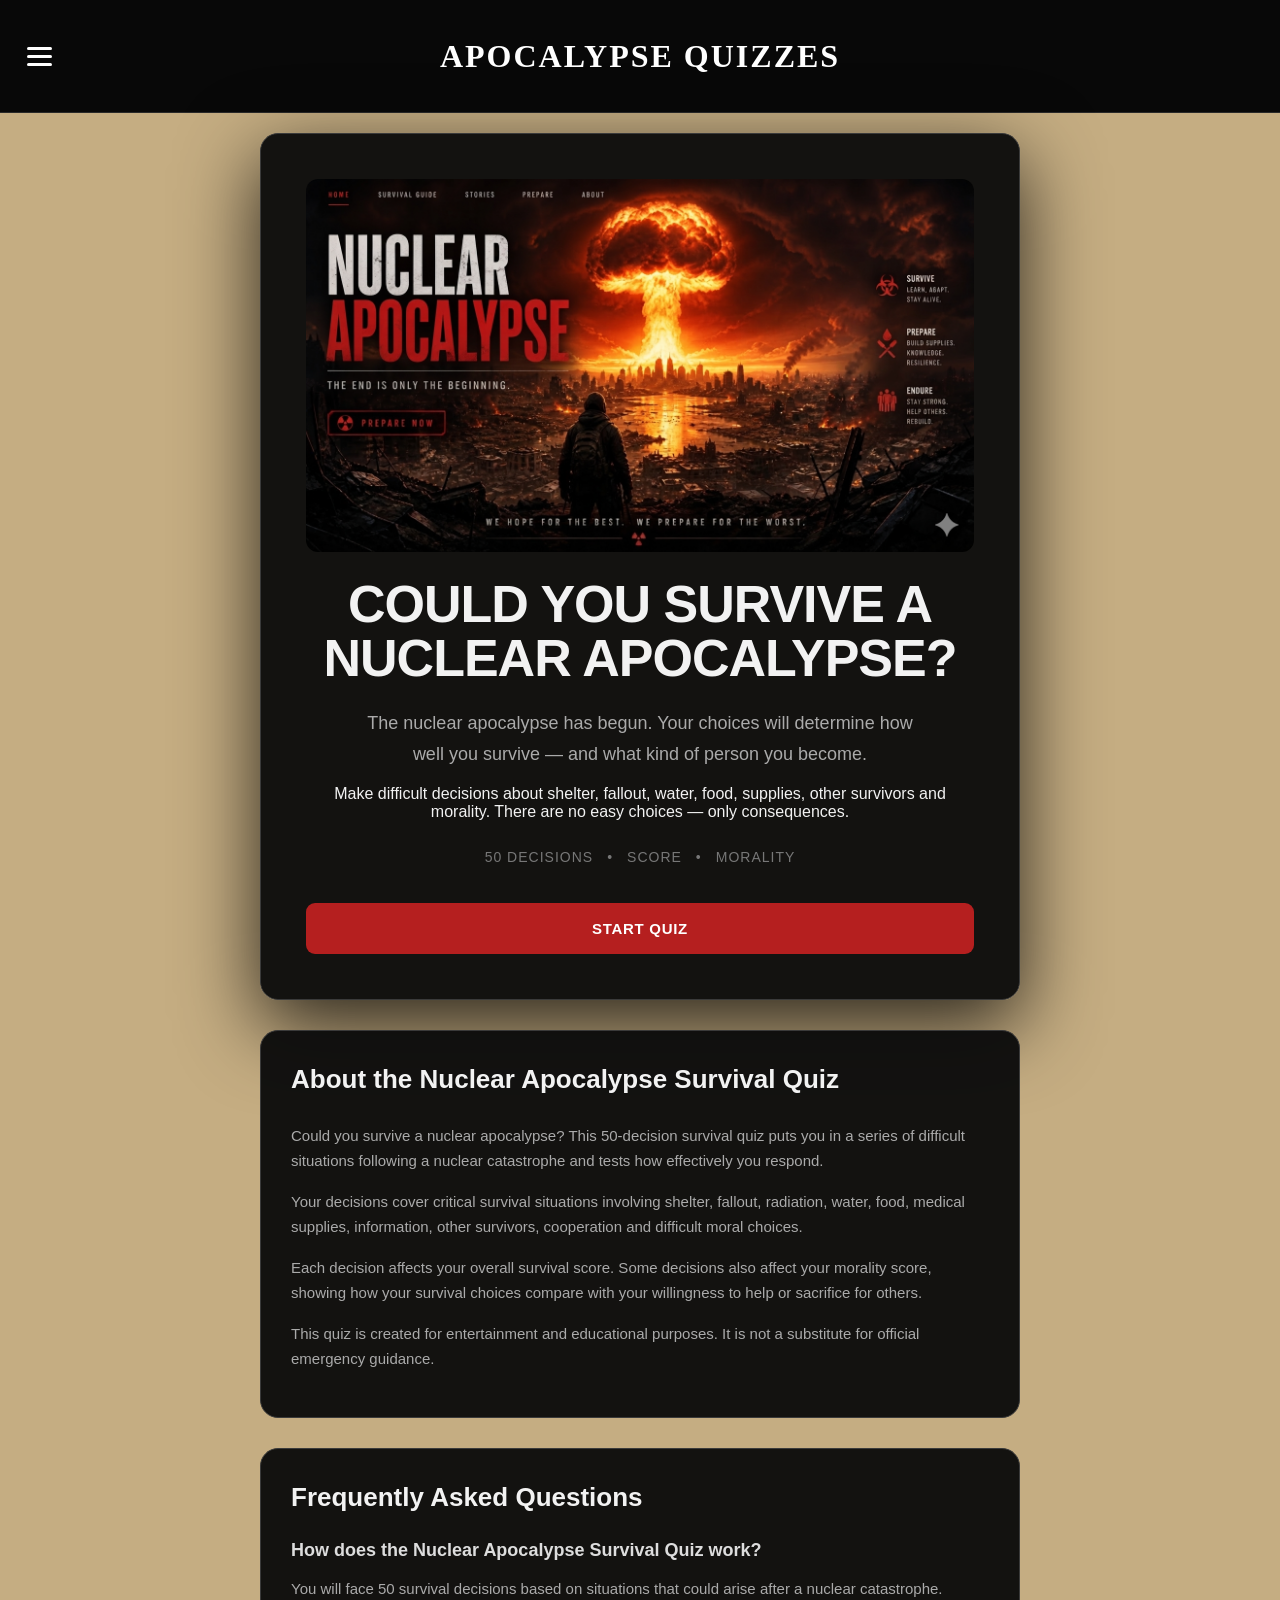
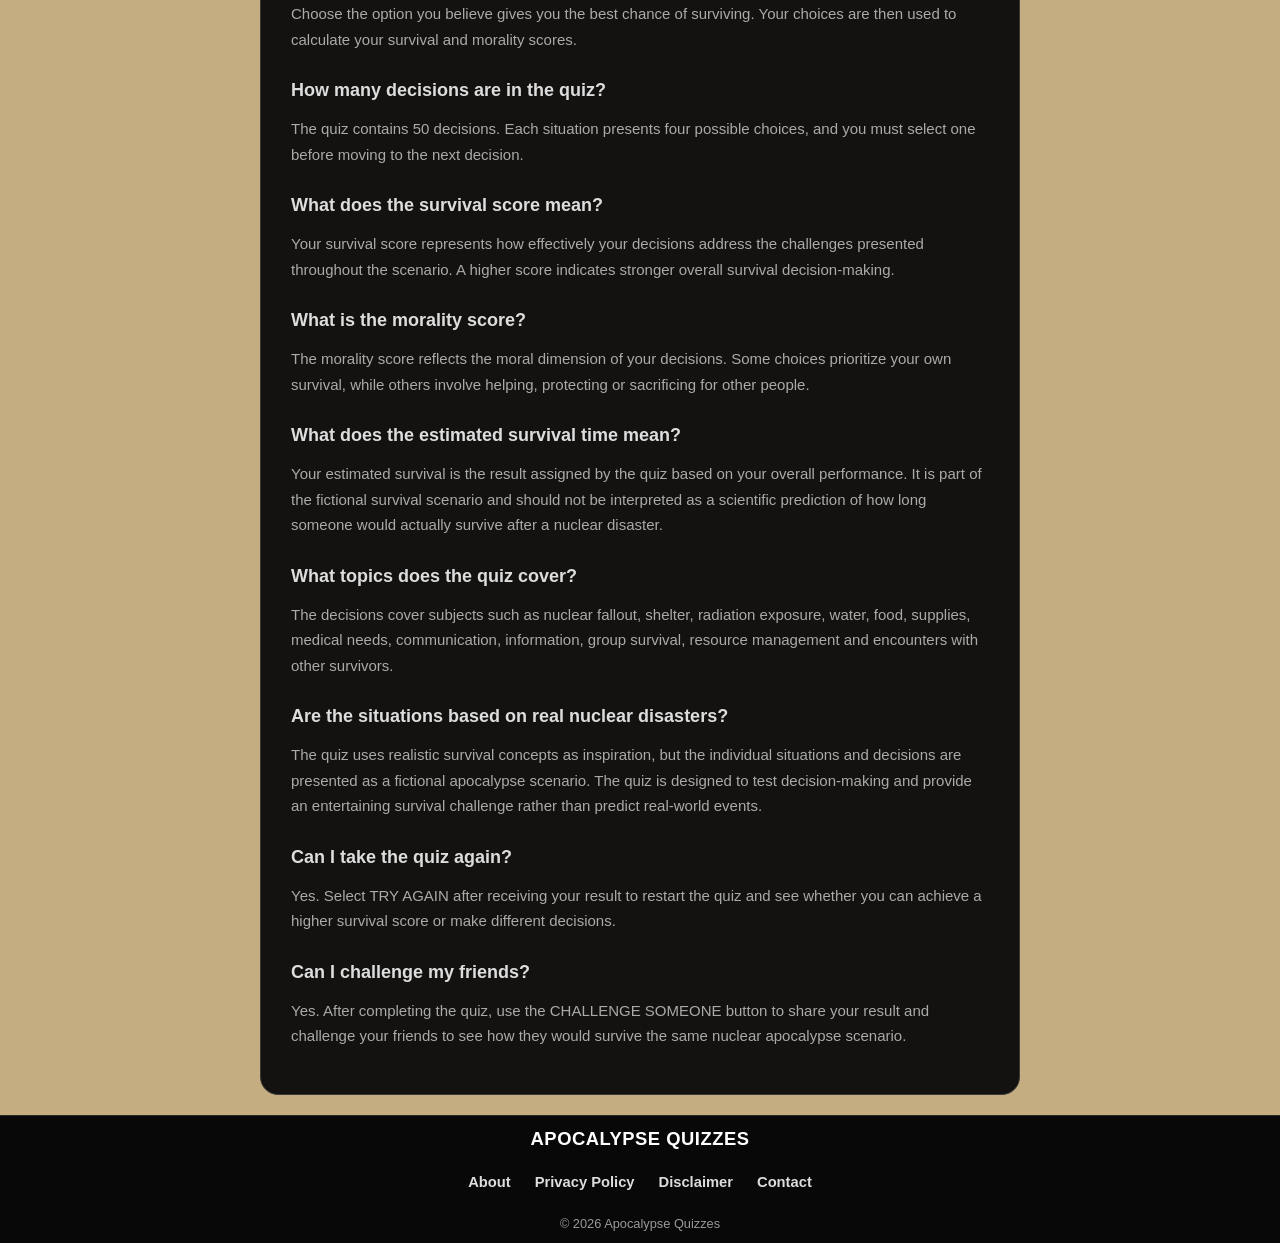
==== index.html @ 7f1db540 "Update index.html" ====
<!DOCTYPE html>

<html lang="en">

<head>

<meta charset="UTF-8">

<meta name="viewport"
    content="width=device-width, initial-scale=1.0">

<title>Nuclear Apocalypse Survival Quiz</title>

<meta name="description"
    content="Take the Nuclear Apocalypse Survival Quiz. Make 50 difficult decisions about shelter, fallout, water, supplies, survivors and morality, then discover your survival score.">

<meta name="keywords"
    content="nuclear apocalypse quiz, nuclear survival quiz, nuclear disaster quiz, apocalypse survival test, survival quiz, nuclear quiz, apocalypse quiz, survival test, nuclear trivia, nuclear apocalypse trivia, apocalypse trivia, nuclear, nuclear war">

<meta name="robots"
    content="index, follow">

<link rel="canonical"
    href="https://apocalypsequizzes.com/nuclear-apocalypse-quiz/">

<!-- Open Graph -->

<meta property="og:title"
    content="Nuclear Apocalypse Survival Quiz">

<meta property="og:description"
    content="Could you survive a nuclear apocalypse? Make 50 difficult decisions and discover your survival and morality scores.">

<meta property="og:url"
    content="https://apocalypsequizzes.com/nuclear-apocalypse-quiz/">

<meta property="og:type"
    content="website">

<meta property="og:site_name"
    content="Apocalypse Quizzes">

<!-- Twitter -->

<meta name="twitter:card"
    content="summary">

<meta name="twitter:title"
    content="Nuclear Apocalypse Survival Quiz">

<meta name="twitter:description"
    content="Could you survive a nuclear apocalypse? Make 50 difficult decisions and discover your survival and morality scores.">

<link rel="stylesheet"
    href="style.css">

<!-- Google Analytics -->

<script async
    src="https://www.googletagmanager.com/gtag/js?id=G-YC3ERJSBST"></script>

<script>
    window.dataLayer = window.dataLayer || [];

    function gtag() {
        dataLayer.push(arguments);
    }

    gtag('js', new Date());

    gtag('config', 'G-YC3ERJSBST');
</script>

</head>


<body>
<header class="site-header">
    <button
        class="menu-toggle"
        id="menu-toggle"
        type="button"
        aria-label="Open navigation"
        aria-expanded="false"
        aria-controls="site-menu">
        <span></span>
        <span></span>
        <span></span>
    </button>
    <div class="site-title">
        APOCALYPSE QUIZZES
    </div>
</header>
<nav
    class="site-menu"
    id="site-menu"
    aria-label="Main navigation"
    hidden>
    <div class="menu-links">
        <a href="/">
            🏠 Home
        </a>
        <a href="/search/">
            🔎 Search Quizzes
        </a>
        <a href="/categories/">
            📂 Categories
        </a>
        <div class="menu-divider"></div>
        <a href="/about.html">
            About
        </a>
        <a href="/privacy.html">
            Privacy Policy
        </a>
        <a href="/disclaimer.html">
            Disclaimer
        </a>
        <a href="/contact.html">
            Contact
        </a>
    </div>
</nav>
<main class="container">



    <!-- =====================================================
         START SCREEN
         ===================================================== -->

    <section id="start-screen" class="screen">

        <img src="Nucleareapocalyse.png"
            alt="Nuclear Apocalypse Survival Quiz"
            class="quiz-start-image">

        <h1>
            COULD YOU SURVIVE A NUCLEAR APOCALYPSE?
        </h1>

        <p class="subtitle">
            The nuclear apocalypse has begun. Your choices will
            determine how well you survive — and what kind of
            person you become.
        </p>

        <div class="intro-warning">

            <p>
                Make difficult decisions about shelter, fallout,
                water, food, supplies, other survivors and
                morality. There are no easy choices — only
                consequences.
            </p>

        </div>

        <div class="info">

            <span>50 Decisions</span>

            <span>•</span>

            <span>Score</span>

            <span>•</span>

            <span>Morality</span>

        </div>

        <button id="start-btn">
            START QUIZ
        </button>

    </section>



    <!-- =====================================================
         QUIZ SCREEN
         ===================================================== -->

    <section id="quiz-screen"
        class="screen hidden">

        <div class="quiz-card">

            <div class="quiz-top">

                <span id="question-number">
                    Decision 1 of 50
                </span>

                <span class="hazard-small">
                    ☢️
                </span>

            </div>


            <div class="progress-container">

                <div id="progress-bar"
                    class="progress-bar">
                </div>

            </div>


            <div class="question-area">

                <h2 id="question">
                    Question
                </h2>

            </div>


            <div id="answers"
                class="answers">
            </div>


            <div class="quiz-navigation">

                <button id="back-btn"
                    class="nav-btn"
                    disabled>
                    ← Back
                </button>

                <button id="next-btn"
                    class="nav-btn">
                    Next →
                </button>

                <button id="submit-btn"
                    class="nav-btn submit-btn hidden"
                    disabled>
                    Answer All Questions
                </button>

            </div>

        </div>

    </section>



    <!-- =====================================================
         RESULT SCREEN
         ===================================================== -->

    <section id="result-screen"
        class="screen hidden">

        <div class="result-card">

            <p class="result-label">
                YOUR NUCLEAR APOCALYPSE RESULT
            </p>

            <h2 id="result-title">
                Apocalypse Survivor
            </h2>


            <div class="score-display">

                <span id="final-score">
                    0
                </span>

                <span class="percent">
                    %
                </span>

            </div>


            <p class="score-label">
                Survival Score
            </p>


            <div class="result-description-box">

                <p id="result-description">
                    Your result will appear here.
                </p>

            </div>


            <div class="survival-box">

                <span class="box-label">
                    ESTIMATED SURVIVAL
                </span>

                <strong id="survival-time">
                    —
                </strong>

            </div>



            <!-- =========================
                 MORALITY
            ========================== -->

            <div class="morality-section">

                <h3>
                    ❤️ Morality
                </h3>

                <div class="morality-score">

                    <span id="morality-score">
                        0%
                    </span>

                </div>

                <p id="morality-description">
                    Your morality result will appear here.
                </p>

            </div>



            <!-- =========================
                 ACTION BUTTONS
            ========================== -->

            <div class="result-buttons">

                <button id="restart-btn"
                    class="primary-btn">
                    🔄 TRY AGAIN
                </button>

                <button id="share-btn"
                    class="secondary-btn">
                    📤 SHARE RESULT
                </button>

                <button id="challenge-btn"
                    class="secondary-btn">
                    ⚡ CHALLENGE SOMEONE
                </button>

            </div>

        </div>

        <!-- =================================================
     SUGGESTED QUIZZES
     ================================================= -->
<section class="suggested-quizzes">
    <h2>
        Suggested Quizzes
    </h2>
    <p class="suggested-subtitle">
        Think you can handle more? Try another quiz.
    </p>
    <div class="suggested-grid">

<!-- THE 100 KNOWLEDGE QUIZ -->
        <a href="/the-100-knowledge/" class="suggested-card">
                            <img
                            src="the-100-knowledge.png"
                            alt=" The 100 Knowledge Quiz "
                            class="suggested-image"
            >
            <span class="suggested-title">
                The 100 Knowledge Quiz
            </span>
            <span class="suggested-description">
                 Test your knowledge The 100
            </span>
        </a

<!-- LOVE AND MONSTERS QUIZ -->
        <a href="/love-and-monsters-quiz/" class="suggested-card">
                        <img
                            src="love-and-monsters-quiz.png"
                            alt=" Love and Monsters Quiz "
                            class="suggested-image"
            >
            <span class="suggested-title">
                Love and Monsters Quiz
            </span>
            <span class="suggested-description">
          Test your knowledge of Love and Monsters 
            </span>
        </a>

<!-- RESIDENT EVIL QUIZ -->
        <a href="/resident-evil-quiz/" class="suggested-card">
                        <img
                            src="resident-evil.png"
                            alt=" Resident Evil Quiz "
                            class="suggested-image"
                        >
                        <span class="suggested-title">
                            Resident Evil Quiz              
          </span>
                        <span class="suggested-description">
                            Test your knowledge of the- Resident Evil movies
                        </span>
                    </a>
</div>
</section>
    
    <!-- MORE QUIZZES CTA -->                                                                                                          
            <div class="more-quizzes-card"> 
    <h3> 
        Explore More Quizzes 
    </h3> 
 
    <p> 
        Discover more apocalypse, zombie, survival and dystopian quizzes. 
    </p> 
 
    <a href="https://apocalypsequizzes.com/" class="more-quizzes-btn">
        🧟 APOCALYPSE QUIZZES
    </a>
</div> 
</section>



    <!-- =====================================================
         HOMEPAGE INFORMATION
         ===================================================== -->

    <div id="home-info">


        <!-- =========================
             ABOUT
        ========================== -->

        <section class="home-info">

            <h2>
                About the Nuclear Apocalypse Survival Quiz
            </h2>


            <p>
                Could you survive a nuclear apocalypse?
                This 50-decision survival quiz puts you in
                a series of difficult situations following a
                nuclear catastrophe and tests how effectively
                you respond.
            </p>


            <p>
                Your decisions cover critical survival
                situations involving shelter, fallout,
                radiation, water, food, medical supplies,
                information, other survivors, cooperation
                and difficult moral choices.
            </p>


            <p>
                Each decision affects your overall survival
                score. Some decisions also affect your
                morality score, showing how your survival
                choices compare with your willingness to help
                or sacrifice for others.
            </p>


            <p class="disclaimer">
                This quiz is created for entertainment and
                educational purposes. It is not a substitute
                for official emergency guidance.
            </p>

        </section>



        <!-- =========================
             FAQ
        ========================== -->

        <section class="home-info">

            <h2>
                Frequently Asked Questions
            </h2>


            <h3>
                How does the Nuclear Apocalypse Survival Quiz work?
            </h3>

            <p>
                You will face 50 survival decisions based on
                situations that could arise after a nuclear
                catastrophe. Choose the option you believe gives
                you the best chance of surviving. Your choices
                are then used to calculate your survival and
                morality scores.
            </p>


            <h3>
                How many decisions are in the quiz?
            </h3>

            <p>
                The quiz contains 50 decisions. Each situation
                presents four possible choices, and you must
                select one before moving to the next decision.
            </p>


            <h3>
                What does the survival score mean?
            </h3>

            <p>
                Your survival score represents how effectively
                your decisions address the challenges presented
                throughout the scenario. A higher score indicates
                stronger overall survival decision-making.
            </p>


            <h3>
                What is the morality score?
            </h3>

            <p>
                The morality score reflects the moral dimension
                of your decisions. Some choices prioritize your
                own survival, while others involve helping,
                protecting or sacrificing for other people.
            </p>


            <h3>
                What does the estimated survival time mean?
            </h3>

            <p>
                Your estimated survival is the result assigned
                by the quiz based on your overall performance.
                It is part of the fictional survival scenario
                and should not be interpreted as a scientific
                prediction of how long someone would actually
                survive after a nuclear disaster.
            </p>


            <h3>
                What topics does the quiz cover?
            </h3>

            <p>
                The decisions cover subjects such as nuclear
                fallout, shelter, radiation exposure, water,
                food, supplies, medical needs, communication,
                information, group survival, resource
                management and encounters with other survivors.
            </p>


            <h3>
                Are the situations based on real nuclear disasters?
            </h3>

            <p>
                The quiz uses realistic survival concepts as
                inspiration, but the individual situations and
                decisions are presented as a fictional
                apocalypse scenario. The quiz is designed to
                test decision-making and provide an entertaining
                survival challenge rather than predict real-world
                events.
            </p>


            <h3>
                Can I take the quiz again?
            </h3>

            <p>
                Yes. Select TRY AGAIN after receiving your result
                to restart the quiz and see whether you can
                achieve a higher survival score or make different
                decisions.
            </p>


            <h3>
                Can I challenge my friends?
            </h3>

            <p>
                Yes. After completing the quiz, use the
                CHALLENGE SOMEONE button to share your result
                and challenge your friends to see how they would
                survive the same nuclear apocalypse scenario.
            </p>

        </section>


    </div>
    </main>


    <!-- =====================================================
         FOOTER
         ===================================================== -->

   <footer class="site-footer">
    <div class="footer-inner">
        <div class="footer-brand">
            APOCALYPSE QUIZZES
        </div>
        <div class="footer-links">
            <a href="/about.html">
                About
            </a>
            <a href="/privacy.html">
                Privacy Policy
            </a>
            <a href="/disclaimer.html">
                Disclaimer
            </a>
            <a href="/contact.html">
                Contact
            </a>
        </div>
        <div class="copyright">
            © 2026 Apocalypse Quizzes
        </div>
    </div>
</footer>

<script src="script.js"></script>

</body>

</html>
---- style.css ----
/* ===============================
   GLOBAL SITE HEADER
   =============================== */

.site-header {
    position: relative;
    display: flex;
    align-items: center;
    justify-content: center;
    width: 100%;
    min-height: 100px;
    padding: 40px 60px;
    background: #080808;
    color: #ffffff;
    border-bottom: 1px solid #292929;
}

.site-title {
    color: #ffffff;
    font-family: Georgia, "Times New Roman", serif;
    font-size: clamp(1.45rem, 3vw, 2rem);
    font-weight: 900;
    letter-spacing: 2px;
    line-height: 1;
    text-align: center;
    user-select: none;
}

.menu-toggle {
    position: absolute;
    left: 18px;
    top: 50%;
    display: flex;
    flex-direction: column;
    justify-content: center;
    gap: 5px;
    width: 42px;
    height: 42px;
    padding: 8px;
    border: none;
    background: transparent;
    cursor: pointer;
    transform: translateY(-50%);
}

.menu-toggle span {
    display: block;
    width: 25px;
    height: 3px;
    margin: 0 auto;
    border-radius: 2px;
    background: #ffffff;
    transition:
        transform 0.2s ease,
        opacity 0.2s ease;
}

.menu-toggle[aria-expanded="true"] span:nth-child(1) {
    transform: translateY(8px) rotate(45deg);
}

.menu-toggle[aria-expanded="true"] span:nth-child(2) {
    opacity: 0;
}

.menu-toggle[aria-expanded="true"] span:nth-child(3) {
    transform: translateY(-8px) rotate(-45deg);
}

.site-menu {
    position: absolute;
    top: 72px;
    left: 18px;
    z-index: 1000;
    width: 300px;
    padding: 10px;
    border: 1px solid #333333;
    border-radius: 12px;
    background: #111111;
    box-shadow:
        0 15px 40px rgba(0, 0, 0, 0.45);
}

.menu-links {
    display: flex;
    flex-direction: column;
    gap: 3px;
}

.menu-links a {
    display: block;
    padding: 13px 14px;
    border-radius: 7px;
    color: #ffffff;
    font-size: 0.95rem;
    font-weight: 600;
    text-decoration: none;
    transition:
        background 0.2s ease,
        padding-left 0.2s ease;
}

.menu-links a:hover {
    background: #242424;
    padding-left: 18px;
}

.menu-divider {
    height: 1px;
    margin: 8px 8px;
    background: #333333;
}

@media (max-width: 600px) {
    .site-header {
        min-height: 64px;
        padding: 10px 52px;
    }

    .site-title {
        font-size: 1.25rem;
        letter-spacing: 1.3px;
    }

    .menu-toggle {
        left: 10px;
    }

    .site-menu {
        top: 64px;
        left: 10px;
        width: calc(100% - 20px);
        max-width: 340px;
    }
}

*{
    box-sizing: border-box;
}

html {
    scroll-behavior: smooth;
}

body{
    margin:0;
    min-height:100vh;

    font-family:Arial,Helvetica,sans-serif;

    color:#f2f2f2;

    /* ===============================
       PARCHMENT IMAGE BACKGROUND
       =============================== */

    background-color:#c5ad82;

    background-image:url("/images/parchment-bg.png");

    background-size:cover;
    background-position:center;
    background-repeat:no-repeat;
    background-attachment:fixed;

    display:flex;
    flex-direction:column;

    padding: 0;
}
.container {
    width: min(100% - 32px, 760px);
   margin: 20px auto;

    position: relative;
    z-index: 1;
}

.screen {
    width: 100%;

    background: rgba(12, 12, 12, 0.96);

    border: 1px solid #3a3a3a;

    border-radius: 18px;

    padding: 45px;

    box-shadow:
        0 25px 80px rgba(0, 0, 0, 0.8),
        0 0 0 1px rgba(255,255,255,0.02);

    animation: appear 0.4s ease;
}

.hidden {
    display: none !important;
}

@keyframes appear {

    from {
        opacity: 0;
        transform: translateY(12px);
    }

    to {
        opacity: 1;
        transform: translateY(0);
    }

}


/* ===============================
   START SCREEN
================================ */

#start-screen {
    text-align: center;
}

.icon {
    font-size: 80px;

    margin-bottom: 10px;

    filter: grayscale(20%);
}
/* =========================
START IMAGE
========================= */

.quiz-start-image {
display: block;
width: 100%;
max-width: 670px;
height: auto;
margin: 0 auto 25px;
border-radius: 12px;
}

.nuclear-apocalypse-image {
display: block;
width: 100%;
max-width: 650px;
height: auto;
margin: 0 auto 25px;
border-radius: 12px;
object-fit: contain;
}

.eyebrow {
    margin: 0 0 12px;

    color: #b51f1f;

    font-size: 12px;

    font-weight: 700;

    letter-spacing: 3px;

    text-transform: uppercase;
}


/* ===============================
   HEADINGS
================================ */

h1 {
    font-size: clamp(32px, 7vw, 52px);

    line-height: 1.05;

    margin: 10px 0 22px;

    letter-spacing: -1px;
}

.subtitle {
    max-width: 560px;

    margin: auto;

    color: #aaa;

    font-size: 18px;

    line-height: 1.7;
}

.info {
    display: flex;

    justify-content: center;

    gap: 14px;

    margin: 28px 0;

    color: #777;

    font-size: 14px;

    text-transform: uppercase;

    letter-spacing: 1px;
}


/* ===============================
   GENERAL BUTTON
================================ */

button {
    border: none;

    border-radius: 9px;

    padding: 17px 20px;

    font-size: 15px;

    font-weight: 700;

    letter-spacing: 0.7px;

    cursor: pointer;

    transition:
        transform 0.15s,
        background 0.15s,
        border-color 0.15s,
        opacity 0.15s;
}


/* ===============================
   START / RESULT BUTTONS
================================ */

#start-btn,
#restart-btn,
#share-btn,
#challenge-btn {

    width: 100%;

    margin-top: 10px;

    background: #b51f1f;

    color: white;
}

#start-btn:hover,
#restart-btn:hover,
#share-btn:hover,
#challenge-btn:hover {

    background: #d32929;

    transform: translateY(-2px);
}

#challenge-btn {

    background: #3a3a3a;

    border: 1px solid #555;
}

#challenge-btn:hover {

    background: #4a4a4a;
}

#share-btn {

    background: #222;

    border: 1px solid #444;
}

#share-btn:hover {

    background: #303030;
}


/* ===============================
   QUIZ
================================ */

.quiz-header {

    display: flex;

    justify-content: space-between;

    align-items: center;

    color: #777;

    font-size: 13px;

    text-transform: uppercase;

    letter-spacing: 1px;
}

.progress {

    height: 6px;

    background: #292929;

    border-radius: 10px;

    margin-top: 14px;

    overflow: hidden;
}

#progress-bar {

    height: 100%;

    width: 0%;

    background: #b51f1f;

    transition: width 0.3s ease;
}

h2 {

    font-size: clamp(22px, 5vw, 31px);

    line-height: 1.4;

    margin: 35px 0 25px;
}


/* ===============================
   ANSWERS
================================ */

.answer {

    display: block;

    width: 100%;

    margin: 12px 0;

    padding: 19px;

    text-align: left;

    color: #ddd;

    background: #171717;

    border: 1px solid #333;

    border-radius: 10px;

    line-height: 1.45;
}

.answer:hover {

    background: #242424;

    border-color: #666;

    transform: translateX(3px);
}


/* ===============================
   SELECTED ANSWER
================================ */

.answer.selected {

    background: #292929;

    border-color: #b51f1f;

    box-shadow:
        0 0 0 1px rgba(181, 31, 31, 0.25);
}


/* ===============================
   QUESTION NAVIGATION
================================ */

.quiz-navigation {

    display: flex;

    justify-content: space-between;

    align-items: center;

    width: 100%;

    margin-top: 28px;
}


/* ===============================
   SMALL NAVIGATION BUTTONS
================================ */

.nav-btn {

    width: auto;

    min-width: 95px;

    padding: 11px 17px;

    border: 1px solid #444;

    border-radius: 7px;

    background: #222;

    color: #ddd;

    font-size: 13px;

    font-weight: 700;

    letter-spacing: 0.4px;
}

.nav-btn:hover:not(:disabled) {

    background: #303030;

    border-color: #666;

    transform: translateY(-1px);
}


/* ===============================
   BACK BUTTON — LEFT
================================ */

#back-btn {

    background: #171717;

    color: #aaa;

    margin-right: auto;
}

#back-btn:hover:not(:disabled) {

    background: #242424;

    color: #ddd;
}


/* ===============================
   NEXT BUTTON — RIGHT
================================ */

#next-btn {

    background: #b51f1f;

    border-color: #b51f1f;

    color: white;

    margin-left: auto;
}

#next-btn:hover:not(:disabled) {

    background: #d32929;

    border-color: #d32929;
}


/* ===============================
   SUBMIT BUTTON — RIGHT
================================ */

#submit-btn {

    background: #b51f1f;

    border-color: #b51f1f;

    color: white;

    margin-left: auto;
}

#submit-btn:hover:not(:disabled) {

    background: #d32929;

    border-color: #d32929;
}


/* ===============================
   DISABLED SUBMIT
================================ */

#submit-btn:disabled {

    background: #222;

    border-color: #333;

    color: #666;

    cursor: not-allowed;

    opacity: 0.7;

    transform: none;
}


/* =========================================
   RESULT
========================================= */

.result-card {
    padding: 40px 35px;
    text-align: center;
}

.result-icon {
    font-size: 70px;
    margin-bottom: 5px;
}

.result-label {
    margin: 0;
    color: #949c87;
    font-size: 12px;
    font-weight: bold;
    letter-spacing: 1.5px;
}

#result-title {
    margin: 8px 0 15px;
    color: #dce5bd;
    font-size: 34px;
    line-height: 1.2;
}

.score-display {
    margin-top: 10px;
    font-size: 64px;
    font-weight: bold;
    line-height: 1;
    color: #c1ce91;
}

.score-display .percent {
    font-size: 34px;
}

.score-label {
    margin: 8px 0 25px;
    color: #969d8c;
    font-size: 14px;
    text-transform: uppercase;
    letter-spacing: 1px;
}


/* =========================================
   RESULT DESCRIPTION
========================================= */

.result-description-box {
    max-width: 700px;
    margin: 0 auto 25px;
    padding: 18px 20px;
    background: #151812;
    border-left: 3px solid #aeba82;
    border-radius: 6px;
}

#result-description {
    margin: 0;
    color: #c7cbbf;
    font-size: 16px;
}


/* =========================================
   SURVIVAL TIME
========================================= */

.survival-box {
    max-width: 500px;
    margin: 0 auto 30px;
    padding: 18px;
    background: #24281f;
    border: 1px solid #424837;
    border-radius: 10px;
}

.box-label {
    display: block;
    margin-bottom: 5px;
    color: #8e967f;
    font-size: 11px;
    font-weight: bold;
    letter-spacing: 1px;
}

#survival-time {
    display: block;
    color: #d4dfb0;
    font-size: 21px;
}


/* =========================================
   MORALITY
========================================= */

.morality-section {
    max-width: 700px;
    margin: 30px auto;
    padding: 25px 20px;
    background: #181b16;
    border: 1px solid #383d31;
    border-radius: 11px;
}

.morality-section h3 {
    margin: 0 0 12px;
    color: #d9dfcd;
    font-size: 22px;
}

.morality-score {
    margin-bottom: 10px;
}

#morality-score {
    color: #d4dfb0;
    font-size: 38px;
    font-weight: bold;
}

#morality-description {
    margin: 0;
    color: #b7bcaf;
    font-size: 15px;
}

/* ===============================
   INFORMATION PAGES
================================ */

.info-page {

    max-width: 760px;

    margin: 40px auto;
}

.info-page h1 {

    text-align: center;
}

.info-page h2 {

    margin-top: 35px;

    margin-bottom: 12px;

    font-size: 24px;
}

.info-page p {

    color: #bbb;

    font-size: 16px;

    line-height: 1.7;
}

.info-page a {

    color: #d32929;

    text-decoration: none;
}

.info-page a:hover {

    text-decoration: underline;
}


/* ===============================
   FOOTER
================================ */

.site-footer {
    margin-top: 0;

    padding: 12px 20px;

    background: #080808;

    color: #ffffff;

    border-top: 1px solid #292929;
}

.footer-inner {
    width: min(100%, 1100px);
    margin: auto;
    text-align: center;
}

.footer-brand {
    margin-bottom: 24px;
    color: #ffffff;
    font-size: 1.15rem;
    font-weight: 800;
    letter-spacing: 0.5px;
    text-align: center;
}

.footer-links {
    display: flex;
    justify-content: center;
    flex-wrap: wrap;
    gap: 10px 24px;
    margin-bottom: 26px;
}

.footer-links a {
    color: #dddddd;
    text-decoration: none;
    font-size: 0.92rem;
    font-weight: 600;
    transition: color 0.2s ease;
}

.footer-links a:hover {
    color: #ffffff;
    text-decoration: underline;
}

.copyright {
    margin-top: 12px;
    color: #999999;
    font-size: 0.8rem;
}


/* ===============================
   HOMEPAGE INFORMATION
================================ */

.home-info {

    margin-top: 30px;

    padding: 30px;

    background: rgba(12, 12, 12, 0.96);

    border: 1px solid #3a3a3a;

    border-radius: 18px;
}

.home-info h2 {

    margin-top: 0;

    font-size: 26px;
}

.home-info p {

    color: #aaa;

    font-size: 15px;

    line-height: 1.7;
}

.home-info h3 {

    margin-top: 28px;

    margin-bottom: 8px;

    font-size: 18px;

    color: #ddd;
}

.home-info h3:first-of-type {

    margin-top: 20px;
}


/* ===============================
   MOBILE
================================ */

@media (max-width: 600px) {

    body {

        padding: 10px;
    }


    .screen {

        padding: 30px 20px;

        border-radius: 14px;
    }


    .intro-card {

        width: 100%;

        padding: 30px 20px;

        border-radius: 14px;

        overflow: hidden;
    }


    /*
       Smaller contained image on phones.
    */

    .quiz-start-image {

        width: 100%;

        max-width: 100%;

        height: 200px;

        max-height: 200px;

        margin-left: auto;

        margin-right: auto;

        border-radius: 10px;

        object-fit: cover;

        object-position: center;
    }


    .icon {

        font-size: 60px;
    }


    .intro-icon {

        font-size: 60px;
    }


    .subtitle {

        font-size: 16px;
    }


    .quiz-header {

        font-size: 11px;
    }


    h2 {

        margin-top: 28px;

        font-size: 23px;
    }


    .answer {

        padding: 17px 15px;

        font-size: 15px;
    }

   @media (max-width: 600px) {

    .result-label {
        font-size: 11px;
        letter-spacing: 2px;
    }

    #result-title {
        font-size: 32px;
    }

    .result-score {
        width: 125px;
        height: 125px;
        font-size: 36px;
        margin-bottom: 22px;
    }

    #result-description {
        font-size: 15px;
        line-height: 1.65;
    }

    .survival-box {
        padding: 18px 15px;
    }

    .survival-box span {
        font-size: 20px;
    }

}


    /* MOBILE NAVIGATION */

    .quiz-navigation {

        margin-top: 22px;

        width: 100%;
    }


    .nav-btn {

        min-width: 85px;

        padding: 10px 13px;

        font-size: 12px;
    }


    .footer-links {

        gap: 14px;
    }

}

/* ===============================
   SUGGESTED QUIZZES
================================ */

.suggested-quizzes {

    margin-top: 40px;

    padding-top: 30px;

    border-top: 1px solid #303030;

}


.suggested-quizzes h2 {

    margin: 0 0 8px;

    text-align: center;

    font-size: 26px;

}


.suggested-subtitle {

    margin: 0 0 25px;

    color: #888;

    font-size: 14px;

    text-align: center;

    line-height: 1.6;

}


.suggested-grid {

    display: grid;

    grid-template-columns:
        repeat(3, 1fr);

    gap: 14px;

}


.suggested-card {

    display: flex;

    flex-direction: column;

    align-items: stretch;

    justify-content: flex-start;

    min-height: 260px;

    padding: 12px;

    background: #171717;

    border: 1px solid #333;

    border-radius: 12px;

    color: #ddd;

    text-decoration: none;

    text-align: center;

    overflow: hidden;

    transition:
        transform 0.2s ease,
        background 0.2s ease,
        border-color 0.2s ease;

}


.suggested-image {

    display: block;

    width: 100%;

    aspect-ratio: 16 / 9;

    object-fit: cover;

    margin-bottom: 14px;

    border-radius: 8px;

}


.suggested-card:hover {

    background: #222;

    border-color: #666;

    transform: translateY(-4px);

}


.suggested-title {

    display: block;

    margin-bottom: 9px;

    color: #fff;

    font-size: 16px;

    font-weight: 700;

    line-height: 1.3;

}


.suggested-description {

    display: block;

    color: #999;

    font-size: 13px;

    line-height: 1.5;

}


/* MOBILE */

@media (max-width: 600px) {

    .suggested-quizzes {

        margin-top: 30px;

        padding-top: 25px;

    }


    .suggested-quizzes h2 {

        font-size: 23px;

    }


    .suggested-grid {

        grid-template-columns: 1fr;

        gap: 12px;

    }


    .suggested-card {

        min-height: auto;

        padding: 12px;

    }

}

/* =====================================================
   MORE QUIZZES CTA
   ===================================================== */

.more-quizzes-card {
    margin: 30px auto 10px;
    padding: 22px 20px;
    max-width: 700px;
    text-align: center;

    background: rgba(255, 255, 255, 0.05);
    border: 1px solid rgba(255, 255, 255, 0.12);
    border-radius: 14px;
}

.more-quizzes-card h3 {
    margin: 0 0 8px;
    font-size: 1.25rem;
}

.more-quizzes-card p {
    margin: 0 auto 18px;
    max-width: 550px;
    line-height: 1.5;
    opacity: 0.8;
}

.more-quizzes-btn {
    display: inline-block;
    padding: 12px 24px;

    background: #22c55e;
    color: #ffffff;

    text-decoration: none;
    font-weight: 700;
    font-size: 0.95rem;

    border: none;
    border-radius: 8px;

    box-shadow: 0 3px 10px rgba(34, 197, 94, 0.25);

    transition:
        background 0.2s ease,
        transform 0.2s ease,
        box-shadow 0.2s ease;
}

.more-quizzes-btn:hover {
    background: #16a34a;
    transform: translateY(-2px);
    box-shadow: 0 5px 14px rgba(34, 197, 94, 0.35);
}

.more-quizzes-btn:active {
    transform: translateY(0);
}
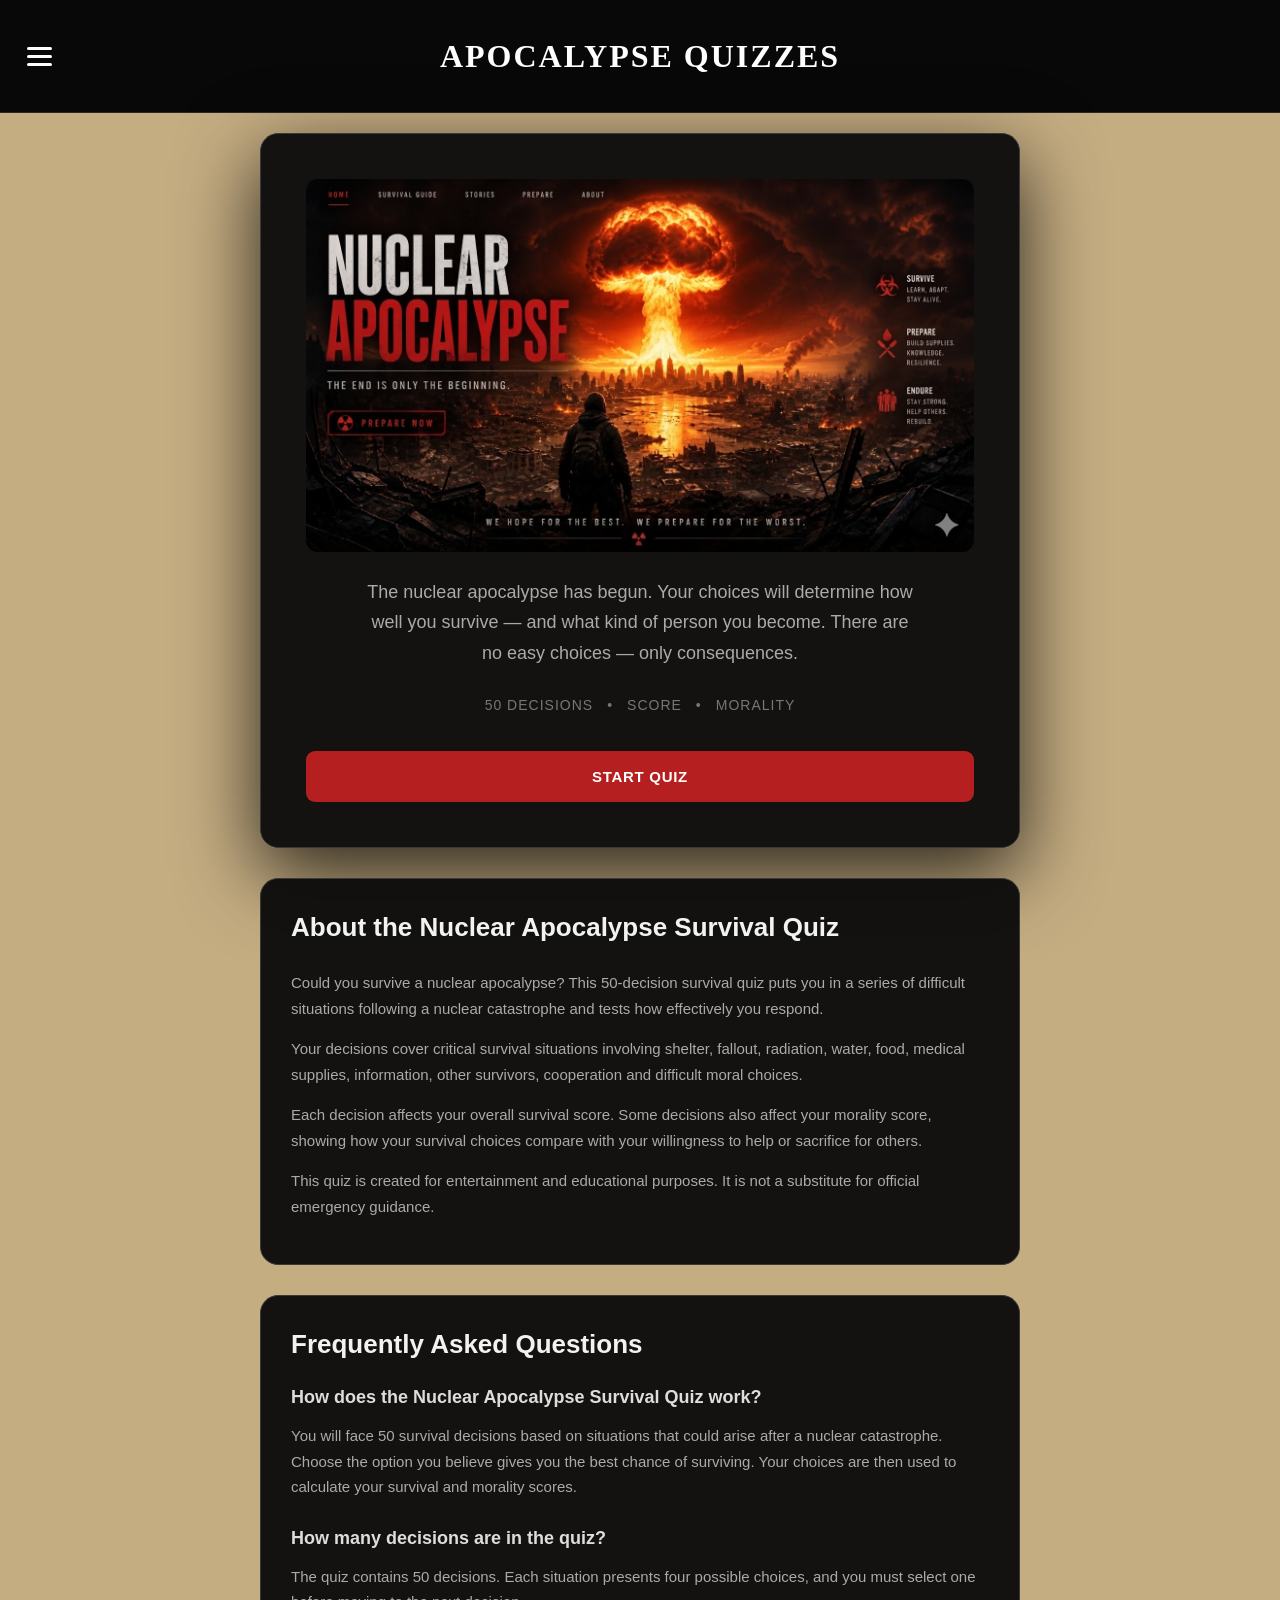
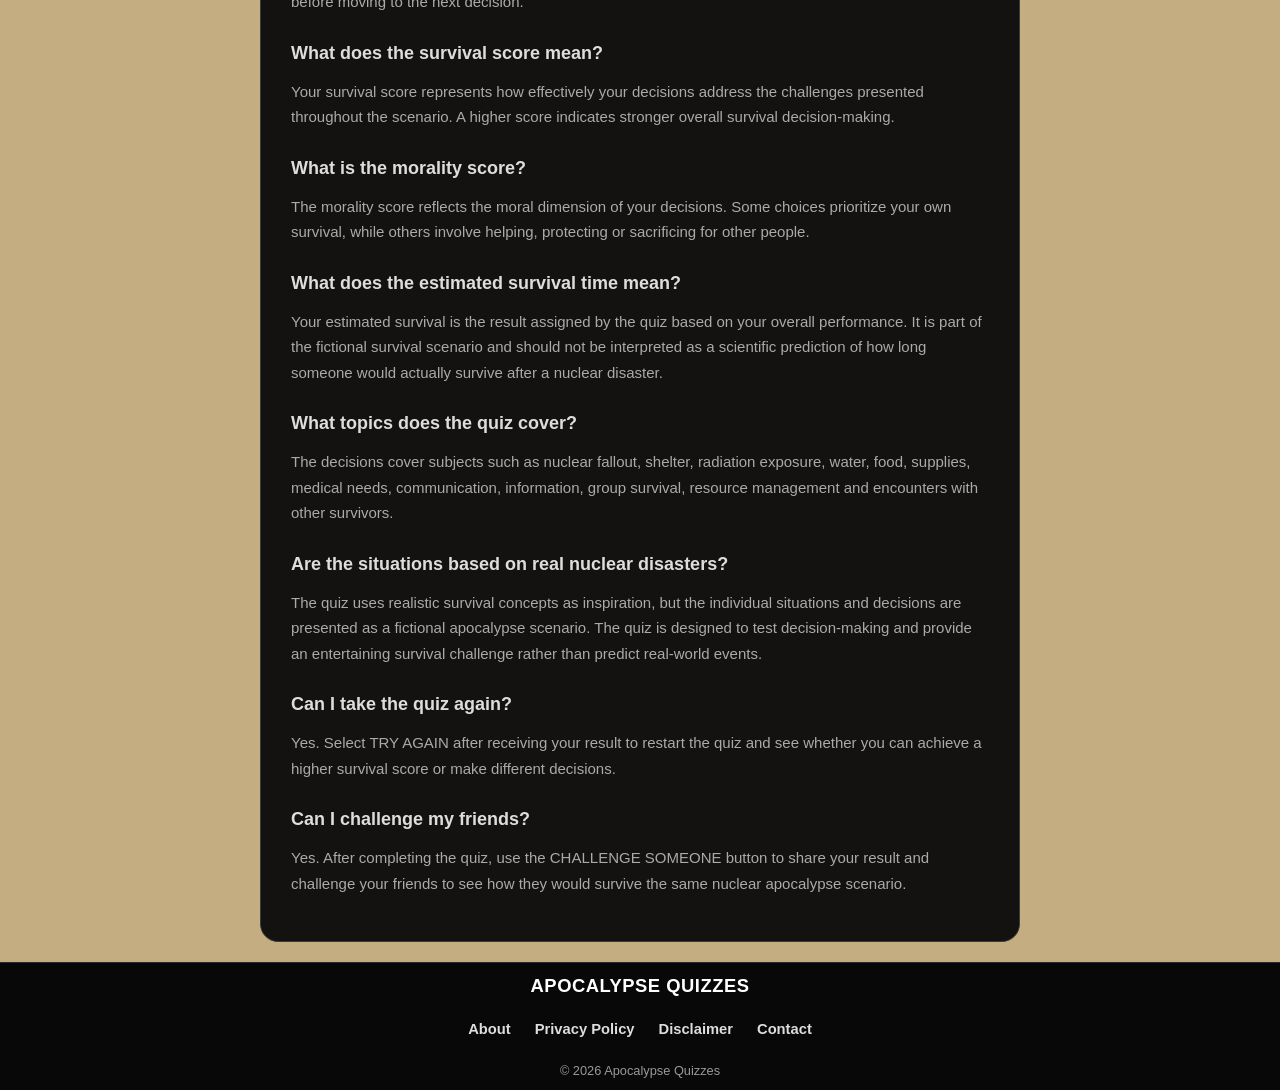
==== commit 85095b14: "Fix HTML encoding issues in index.html" ====
--- a/index.html
+++ b/index.html
@@ -70,6 +70,11 @@
 
     gtag('config', 'G-YC3ERJSBST');
 </script>
+
+    <!-- Google AdSense -->
+<script async
+    src="https://pagead2.googlesyndication.com/pagead/js/adsbygoogle.js?client=ca-pub-2285244517360573"
+    crossorigin="anonymous"></script>
 
 </head>
 
@@ -135,26 +140,13 @@
             alt="Nuclear Apocalypse Survival Quiz"
             class="quiz-start-image">
 
-        <h1>
-            COULD YOU SURVIVE A NUCLEAR APOCALYPSE?
-        </h1>
 
         <p class="subtitle">
             The nuclear apocalypse has begun. Your choices will
             determine how well you survive — and what kind of
-            person you become.
+            person you become. There are no easy choices — only
+                consequences.
         </p>
-
-        <div class="intro-warning">
-
-            <p>
-                Make difficult decisions about shelter, fallout,
-                water, food, supplies, other survivors and
-                morality. There are no easy choices — only
-                consequences.
-            </p>
-
-        </div>
 
         <div class="info">
 
@@ -383,9 +375,9 @@
                 The 100 Knowledge Quiz
             </span>
             <span class="suggested-description">
-                 Test your knowledge The 100
+                 Test your knowledge of The 100
             </span>
-        </a
+        </a>
 
 <!-- LOVE AND MONSTERS QUIZ -->
         <a href="/love-and-monsters-quiz/" class="suggested-card">
@@ -413,7 +405,7 @@
                             Resident Evil Quiz              
           </span>
                         <span class="suggested-description">
-                            Test your knowledge of the- Resident Evil movies
+                            Test your knowledge of the Resident Evil movies
                         </span>
                     </a>
 </div>
@@ -429,7 +421,7 @@
         Discover more apocalypse, zombie, survival and dystopian quizzes. 
     </p> 
  
-    <a href="https://apocalypsequizzes.com/" class="more-quizzes-btn">
+    <a href="/" class="more-quizzes-btn">
         🧟 APOCALYPSE QUIZZES
     </a>
 </div> 
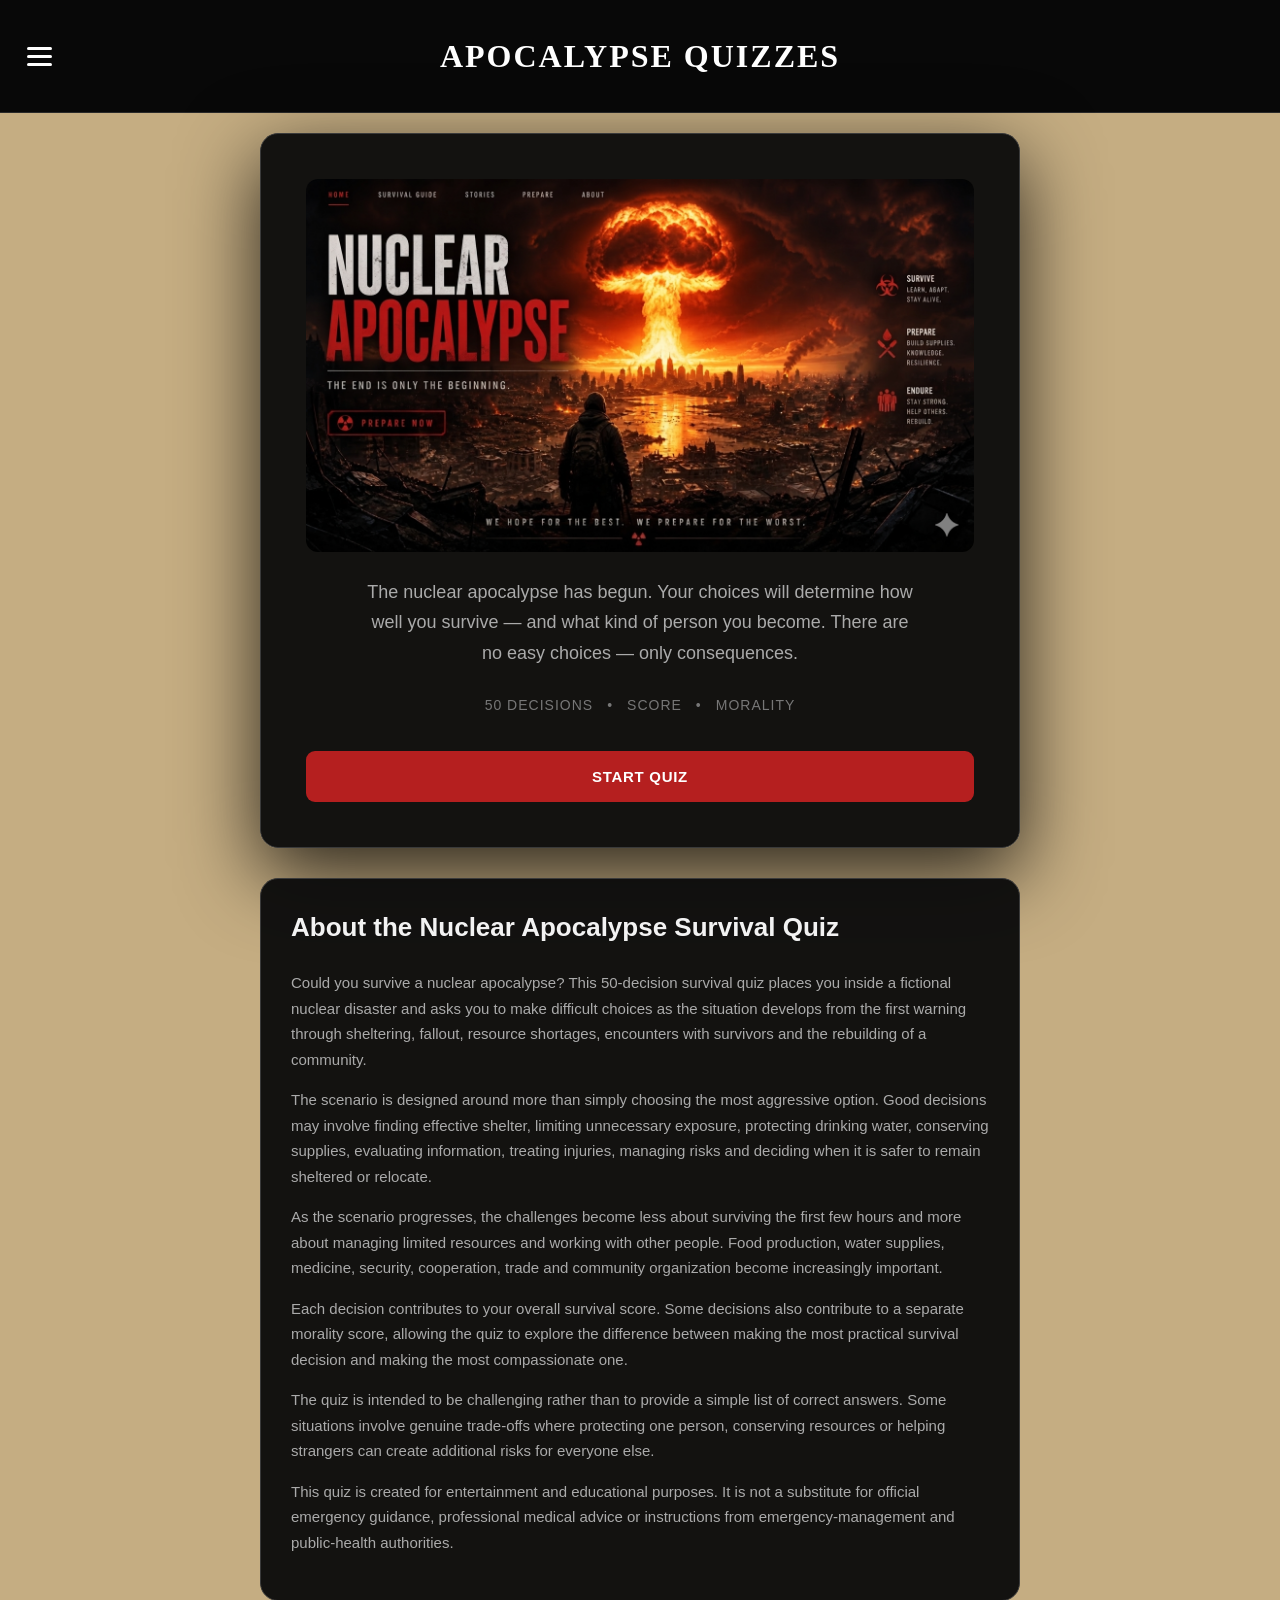
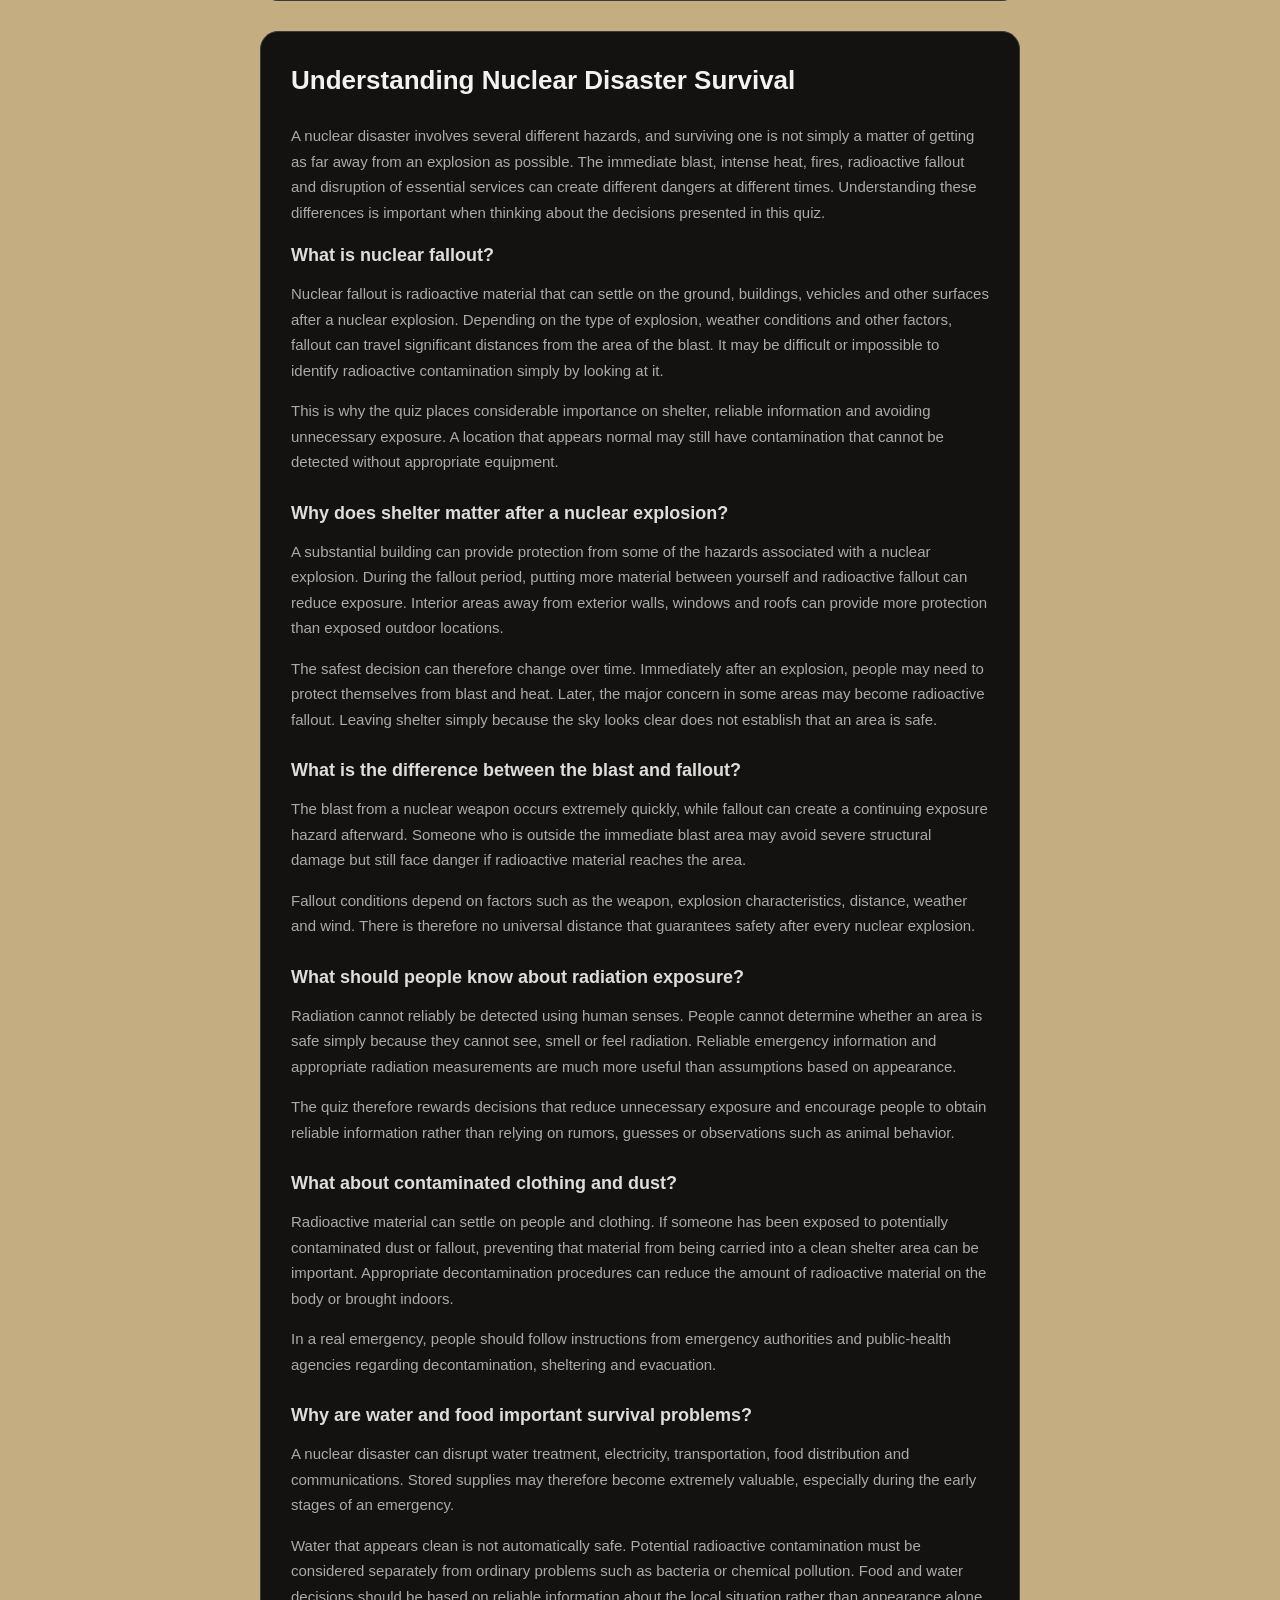
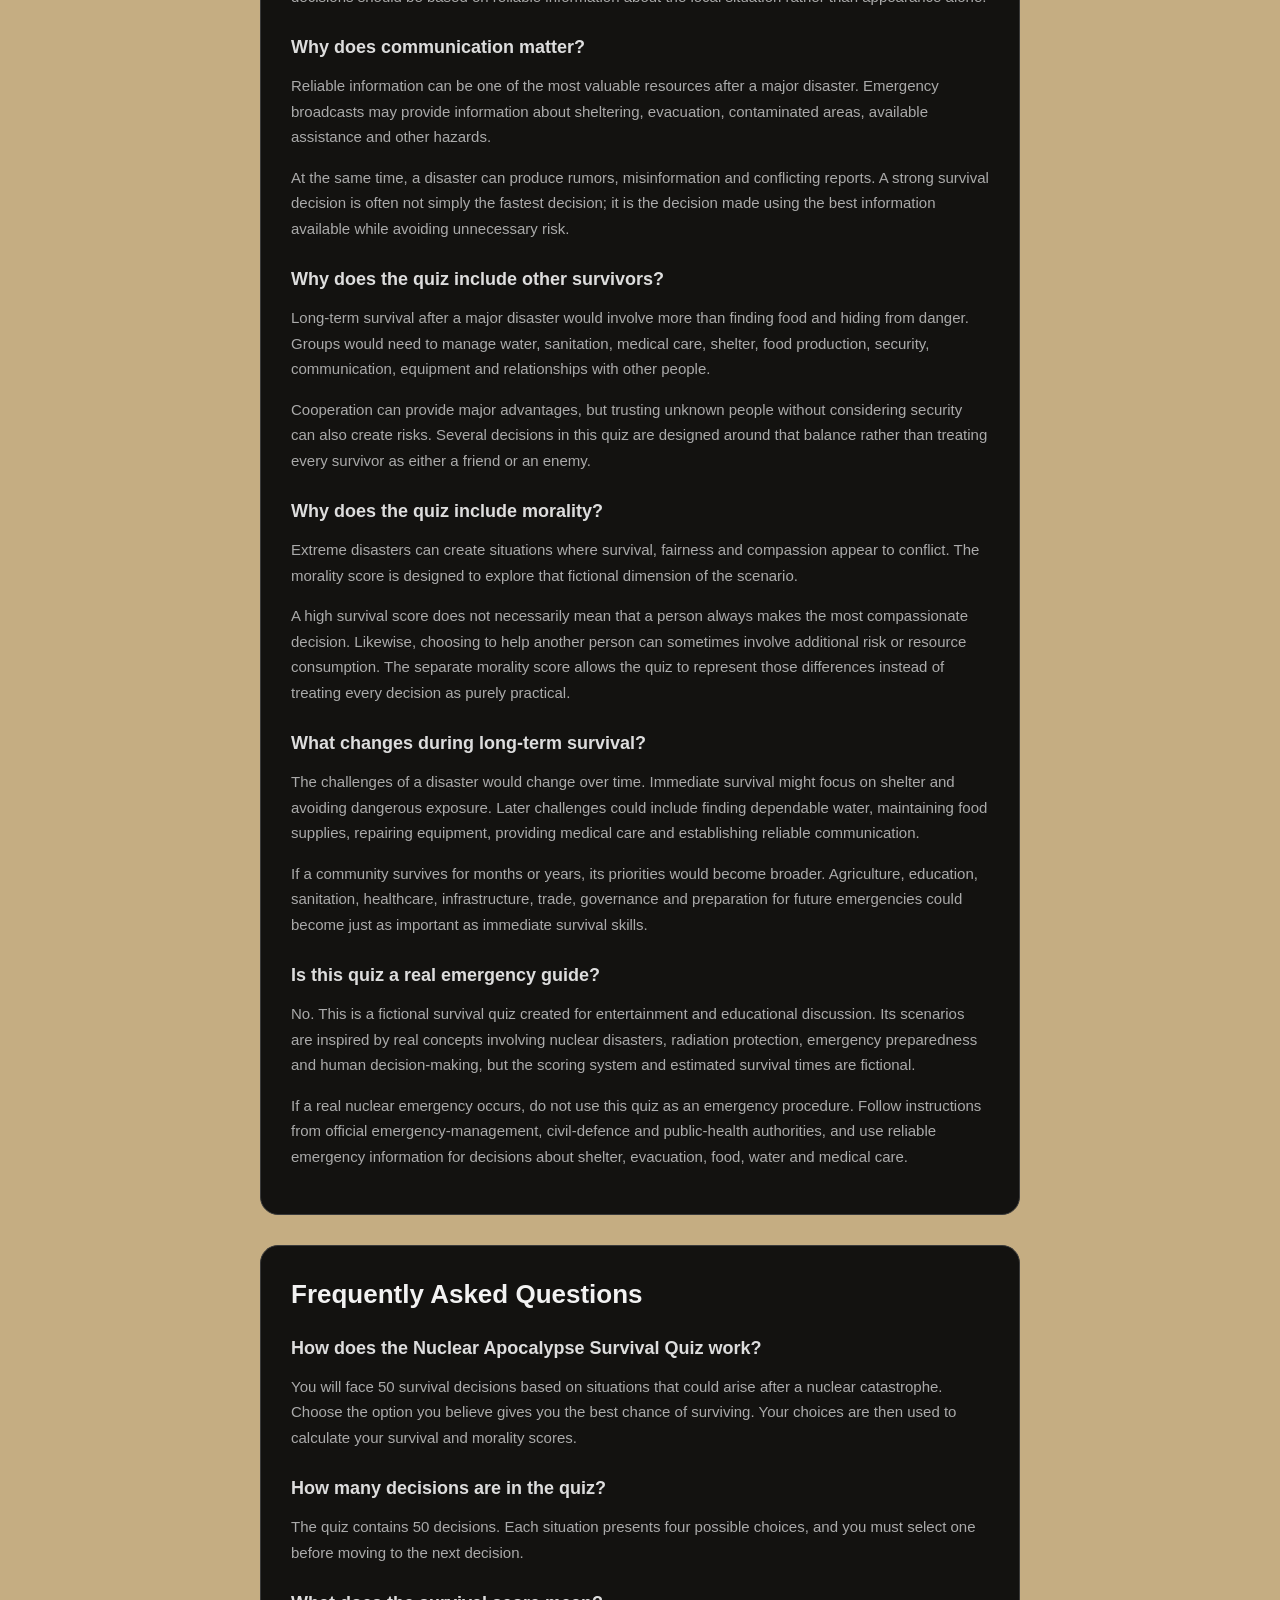
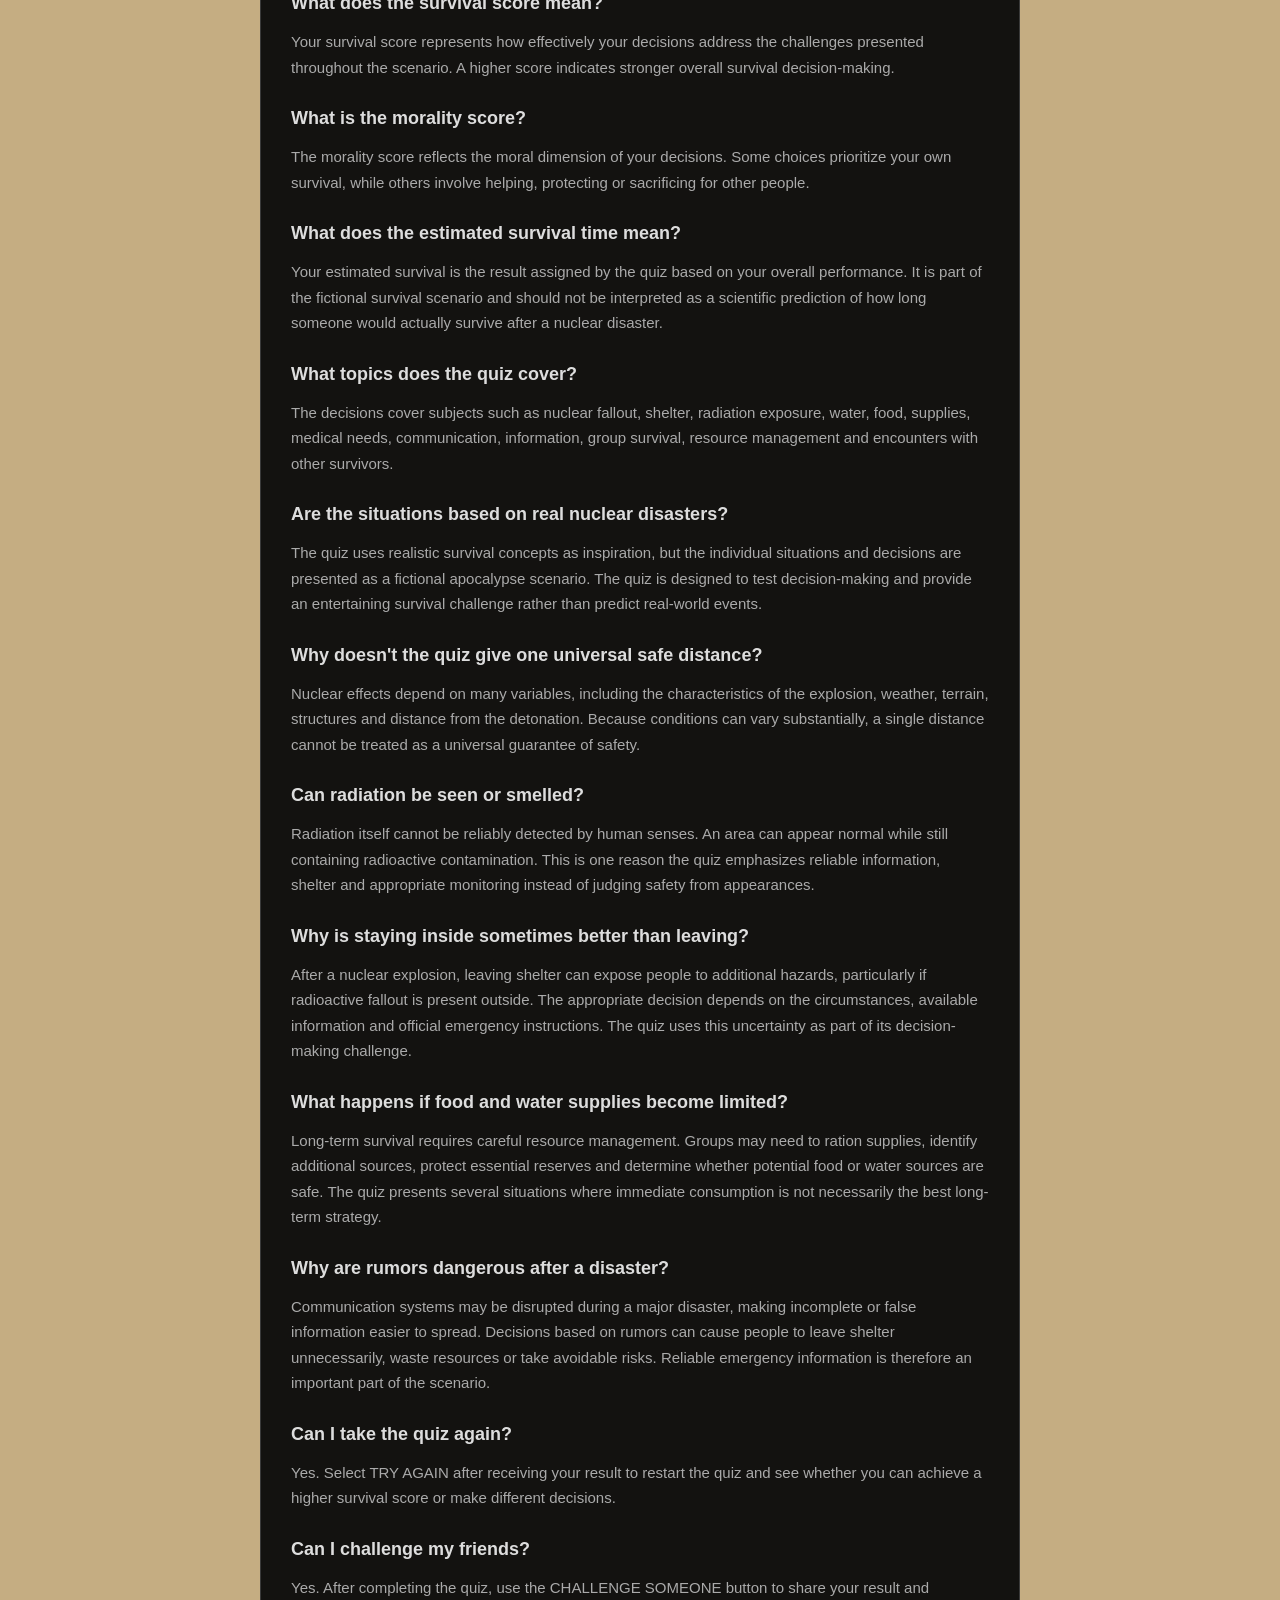
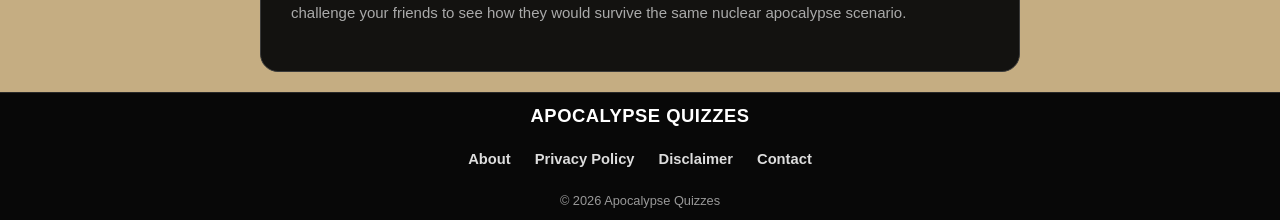
==== commit ebd61030: "Update index.html" ====
--- a/index.html
+++ b/index.html
@@ -50,6 +50,8 @@
 
 <meta name="twitter:description"
     content="Could you survive a nuclear apocalypse? Make 50 difficult decisions and discover your survival and morality scores.">
+
+<link rel="icon" type="image/png" href="favicon.png">
 
 <link rel="stylesheet"
     href="style.css">
@@ -71,7 +73,8 @@
     gtag('config', 'G-YC3ERJSBST');
 </script>
 
-    <!-- Google AdSense -->
+<!-- Google AdSense -->
+
 <script async
     src="https://pagead2.googlesyndication.com/pagead/js/adsbygoogle.js?client=ca-pub-2285244517360573"
     crossorigin="anonymous"></script>
@@ -80,7 +83,9 @@
 
 
 <body>
+
 <header class="site-header">
+
     <button
         class="menu-toggle"
         id="menu-toggle"
@@ -88,46 +93,64 @@
         aria-label="Open navigation"
         aria-expanded="false"
         aria-controls="site-menu">
+
         <span></span>
         <span></span>
         <span></span>
+
     </button>
+
     <div class="site-title">
         APOCALYPSE QUIZZES
     </div>
+
 </header>
+
+
 <nav
     class="site-menu"
     id="site-menu"
     aria-label="Main navigation"
     hidden>
+
     <div class="menu-links">
+
         <a href="/">
             🏠 Home
         </a>
+
         <a href="/search/">
             🔎 Search Quizzes
         </a>
+
         <a href="/categories/">
             📂 Categories
         </a>
+
         <div class="menu-divider"></div>
+
         <a href="/about.html">
             About
         </a>
+
         <a href="/privacy.html">
             Privacy Policy
         </a>
+
         <a href="/disclaimer.html">
             Disclaimer
         </a>
+
         <a href="/contact.html">
             Contact
         </a>
+
     </div>
+
 </nav>
+
+
 <main class="container">
-
 
 
     <!-- =====================================================
@@ -136,18 +159,22 @@
 
     <section id="start-screen" class="screen">
 
-        <img src="Nucleareapocalyse.png"
+        <img
+            src="Nucleareapocalyse.png"
             alt="Nuclear Apocalypse Survival Quiz"
             class="quiz-start-image">
 
 
         <p class="subtitle">
+
             The nuclear apocalypse has begun. Your choices will
             determine how well you survive — and what kind of
             person you become. There are no easy choices — only
-                consequences.
+            consequences.
+
         </p>
 
+
         <div class="info">
 
             <span>50 Decisions</span>
@@ -161,6 +188,7 @@
             <span>Morality</span>
 
         </div>
+
 
         <button id="start-btn">
             START QUIZ
@@ -174,7 +202,8 @@
          QUIZ SCREEN
          ===================================================== -->
 
-    <section id="quiz-screen"
+    <section
+        id="quiz-screen"
         class="screen hidden">
 
         <div class="quiz-card">
@@ -194,7 +223,8 @@
 
             <div class="progress-container">
 
-                <div id="progress-bar"
+                <div
+                    id="progress-bar"
                     class="progress-bar">
                 </div>
 
@@ -210,28 +240,40 @@
             </div>
 
 
-            <div id="answers"
+            <div
+                id="answers"
                 class="answers">
             </div>
 
 
             <div class="quiz-navigation">
 
-                <button id="back-btn"
+                <button
+                    id="back-btn"
                     class="nav-btn"
                     disabled>
+
                     ← Back
+
                 </button>
 
-                <button id="next-btn"
+
+                <button
+                    id="next-btn"
                     class="nav-btn">
+
                     Next →
+
                 </button>
 
-                <button id="submit-btn"
+
+                <button
+                    id="submit-btn"
                     class="nav-btn submit-btn hidden"
                     disabled>
+
                     Answer All Questions
+
                 </button>
 
             </div>
@@ -246,7 +288,8 @@
          RESULT SCREEN
          ===================================================== -->
 
-    <section id="result-screen"
+    <section
+        id="result-screen"
         class="screen hidden">
 
         <div class="result-card">
@@ -254,6 +297,7 @@
             <p class="result-label">
                 YOUR NUCLEAR APOCALYPSE RESULT
             </p>
+
 
             <h2 id="result-title">
                 Apocalypse Survivor
@@ -311,6 +355,7 @@
                     ❤️ Morality
                 </h3>
 
+
                 <div class="morality-score">
 
                     <span id="morality-score">
@@ -319,6 +364,7 @@
 
                 </div>
 
+
                 <p id="morality-description">
                     Your morality result will appear here.
                 </p>
@@ -333,99 +379,153 @@
 
             <div class="result-buttons">
 
-                <button id="restart-btn"
+                <button
+                    id="restart-btn"
                     class="primary-btn">
+
                     🔄 TRY AGAIN
+
                 </button>
 
-                <button id="share-btn"
+
+                <button
+                    id="share-btn"
                     class="secondary-btn">
+
                     📤 SHARE RESULT
+
                 </button>
 
-                <button id="challenge-btn"
+
+                <button
+                    id="challenge-btn"
                     class="secondary-btn">
+
                     ⚡ CHALLENGE SOMEONE
+
                 </button>
 
             </div>
 
         </div>
 
+
+
         <!-- =================================================
-     SUGGESTED QUIZZES
-     ================================================= -->
-<section class="suggested-quizzes">
-    <h2>
-        Suggested Quizzes
-    </h2>
-    <p class="suggested-subtitle">
-        Think you can handle more? Try another quiz.
-    </p>
-    <div class="suggested-grid">
-
-<!-- THE 100 KNOWLEDGE QUIZ -->
-        <a href="/the-100-knowledge/" class="suggested-card">
-                            <img
-                            src="the-100-knowledge.png"
-                            alt=" The 100 Knowledge Quiz "
-                            class="suggested-image"
-            >
-            <span class="suggested-title">
-                The 100 Knowledge Quiz
-            </span>
-            <span class="suggested-description">
-                 Test your knowledge of The 100
-            </span>
-        </a>
-
-<!-- LOVE AND MONSTERS QUIZ -->
-        <a href="/love-and-monsters-quiz/" class="suggested-card">
-                        <img
-                            src="love-and-monsters-quiz.png"
-                            alt=" Love and Monsters Quiz "
-                            class="suggested-image"
-            >
-            <span class="suggested-title">
-                Love and Monsters Quiz
-            </span>
-            <span class="suggested-description">
-          Test your knowledge of Love and Monsters 
-            </span>
-        </a>
-
-<!-- RESIDENT EVIL QUIZ -->
-        <a href="/resident-evil-quiz/" class="suggested-card">
-                        <img
-                            src="resident-evil.png"
-                            alt=" Resident Evil Quiz "
-                            class="suggested-image"
-                        >
-                        <span class="suggested-title">
-                            Resident Evil Quiz              
-          </span>
-                        <span class="suggested-description">
-                            Test your knowledge of the Resident Evil movies
-                        </span>
-                    </a>
-</div>
-</section>
-    
-    <!-- MORE QUIZZES CTA -->                                                                                                          
-            <div class="more-quizzes-card"> 
-    <h3> 
-        Explore More Quizzes 
-    </h3> 
- 
-    <p> 
-        Discover more apocalypse, zombie, survival and dystopian quizzes. 
-    </p> 
- 
-    <a href="/" class="more-quizzes-btn">
-        🧟 APOCALYPSE QUIZZES
-    </a>
-</div> 
-</section>
+             SUGGESTED QUIZZES
+             ================================================= -->
+
+        <section class="suggested-quizzes">
+
+            <h2>
+                Suggested Quizzes
+            </h2>
+
+            <p class="suggested-subtitle">
+                Think you can handle more? Try another quiz.
+            </p>
+
+
+            <div class="suggested-grid">
+
+
+                <!-- THE 100 KNOWLEDGE QUIZ -->
+
+                <a
+                    href="/the-100-knowledge/"
+                    class="suggested-card">
+
+                    <img
+                        src="the-100-knowledge.png"
+                        alt="The 100 Knowledge Quiz"
+                        class="suggested-image">
+
+                    <span class="suggested-title">
+                        The 100 Knowledge Quiz
+                    </span>
+
+                    <span class="suggested-description">
+                        Test your knowledge of The 100
+                    </span>
+
+                </a>
+
+
+
+                <!-- LOVE AND MONSTERS QUIZ -->
+
+                <a
+                    href="/love-and-monsters-quiz/"
+                    class="suggested-card">
+
+                    <img
+                        src="love-and-monsters-quiz.png"
+                        alt="Love and Monsters Quiz"
+                        class="suggested-image">
+
+                    <span class="suggested-title">
+                        Love and Monsters Quiz
+                    </span>
+
+                    <span class="suggested-description">
+                        Test your knowledge of Love and Monsters
+                    </span>
+
+                </a>
+
+
+
+                <!-- RESIDENT EVIL QUIZ -->
+
+                <a
+                    href="/resident-evil-quiz/"
+                    class="suggested-card">
+
+                    <img
+                        src="resident-evil.png"
+                        alt="Resident Evil Quiz"
+                        class="suggested-image">
+
+                    <span class="suggested-title">
+                        Resident Evil Quiz
+                    </span>
+
+                    <span class="suggested-description">
+                        Test your knowledge of the Resident Evil movies
+                    </span>
+
+                </a>
+
+            </div>
+
+        </section>
+
+
+
+        <!-- MORE QUIZZES CTA -->
+
+        <div class="more-quizzes-card">
+
+            <h3>
+                Explore More Quizzes
+            </h3>
+
+            <p>
+                Discover more apocalypse, zombie, survival and
+                dystopian quizzes.
+            </p>
+
+            <a
+                href="/"
+                class="more-quizzes-btn">
+
+                🧟 APOCALYPSE QUIZZES
+
+            </a>
+
+        </div>
+
+    </section>
 
 
 
@@ -448,36 +548,348 @@
 
 
             <p>
-                Could you survive a nuclear apocalypse?
-                This 50-decision survival quiz puts you in
-                a series of difficult situations following a
-                nuclear catastrophe and tests how effectively
-                you respond.
-            </p>
-
-
-            <p>
-                Your decisions cover critical survival
-                situations involving shelter, fallout,
-                radiation, water, food, medical supplies,
-                information, other survivors, cooperation
-                and difficult moral choices.
-            </p>
-
-
-            <p>
-                Each decision affects your overall survival
-                score. Some decisions also affect your
-                morality score, showing how your survival
-                choices compare with your willingness to help
-                or sacrifice for others.
+                Could you survive a nuclear apocalypse? This
+                50-decision survival quiz places you inside a
+                fictional nuclear disaster and asks you to make
+                difficult choices as the situation develops from
+                the first warning through sheltering, fallout,
+                resource shortages, encounters with survivors
+                and the rebuilding of a community.
+            </p>
+
+
+            <p>
+                The scenario is designed around more than simply
+                choosing the most aggressive option. Good decisions
+                may involve finding effective shelter, limiting
+                unnecessary exposure, protecting drinking water,
+                conserving supplies, evaluating information,
+                treating injuries, managing risks and deciding
+                when it is safer to remain sheltered or relocate.
+            </p>
+
+
+            <p>
+                As the scenario progresses, the challenges become
+                less about surviving the first few hours and more
+                about managing limited resources and working with
+                other people. Food production, water supplies,
+                medicine, security, cooperation, trade and community
+                organization become increasingly important.
+            </p>
+
+
+            <p>
+                Each decision contributes to your overall survival
+                score. Some decisions also contribute to a separate
+                morality score, allowing the quiz to explore the
+                difference between making the most practical survival
+                decision and making the most compassionate one.
+            </p>
+
+
+            <p>
+                The quiz is intended to be challenging rather than
+                to provide a simple list of correct answers. Some
+                situations involve genuine trade-offs where protecting
+                one person, conserving resources or helping strangers
+                can create additional risks for everyone else.
             </p>
 
 
             <p class="disclaimer">
-                This quiz is created for entertainment and
-                educational purposes. It is not a substitute
-                for official emergency guidance.
+                This quiz is created for entertainment and educational
+                purposes. It is not a substitute for official emergency
+                guidance, professional medical advice or instructions
+                from emergency-management and public-health authorities.
+            </p>
+
+        </section>
+
+
+
+        <!-- =========================
+             NUCLEAR SURVIVAL INFORMATION
+        ========================== -->
+
+        <section class="home-info">
+
+            <h2>
+                Understanding Nuclear Disaster Survival
+            </h2>
+
+
+            <p>
+                A nuclear disaster involves several different hazards,
+                and surviving one is not simply a matter of getting as
+                far away from an explosion as possible. The immediate
+                blast, intense heat, fires, radioactive fallout and
+                disruption of essential services can create different
+                dangers at different times. Understanding these
+                differences is important when thinking about the
+                decisions presented in this quiz.
+            </p>
+
+
+            <h3>
+                What is nuclear fallout?
+            </h3>
+
+
+            <p>
+                Nuclear fallout is radioactive material that can settle
+                on the ground, buildings, vehicles and other surfaces
+                after a nuclear explosion. Depending on the type of
+                explosion, weather conditions and other factors, fallout
+                can travel significant distances from the area of the
+                blast. It may be difficult or impossible to identify
+                radioactive contamination simply by looking at it.
+            </p>
+
+
+            <p>
+                This is why the quiz places considerable importance on
+                shelter, reliable information and avoiding unnecessary
+                exposure. A location that appears normal may still have
+                contamination that cannot be detected without appropriate
+                equipment.
+            </p>
+
+
+            <h3>
+                Why does shelter matter after a nuclear explosion?
+            </h3>
+
+
+            <p>
+                A substantial building can provide protection from some
+                of the hazards associated with a nuclear explosion.
+                During the fallout period, putting more material between
+                yourself and radioactive fallout can reduce exposure.
+                Interior areas away from exterior walls, windows and
+                roofs can provide more protection than exposed outdoor
+                locations.
+            </p>
+
+
+            <p>
+                The safest decision can therefore change over time.
+                Immediately after an explosion, people may need to
+                protect themselves from blast and heat. Later, the major
+                concern in some areas may become radioactive fallout.
+                Leaving shelter simply because the sky looks clear does
+                not establish that an area is safe.
+            </p>
+
+
+            <h3>
+                What is the difference between the blast and fallout?
+            </h3>
+
+
+            <p>
+                The blast from a nuclear weapon occurs extremely quickly,
+                while fallout can create a continuing exposure hazard
+                afterward. Someone who is outside the immediate blast
+                area may avoid severe structural damage but still face
+                danger if radioactive material reaches the area.
+            </p>
+
+
+            <p>
+                Fallout conditions depend on factors such as the weapon,
+                explosion characteristics, distance, weather and wind.
+                There is therefore no universal distance that guarantees
+                safety after every nuclear explosion.
+            </p>
+
+
+            <h3>
+                What should people know about radiation exposure?
+            </h3>
+
+
+            <p>
+                Radiation cannot reliably be detected using human
+                senses. People cannot determine whether an area is safe
+                simply because they cannot see, smell or feel radiation.
+                Reliable emergency information and appropriate radiation
+                measurements are much more useful than assumptions based
+                on appearance.
+            </p>
+
+
+            <p>
+                The quiz therefore rewards decisions that reduce
+                unnecessary exposure and encourage people to obtain
+                reliable information rather than relying on rumors,
+                guesses or observations such as animal behavior.
+            </p>
+
+
+            <h3>
+                What about contaminated clothing and dust?
+            </h3>
+
+
+            <p>
+                Radioactive material can settle on people and clothing.
+                If someone has been exposed to potentially contaminated
+                dust or fallout, preventing that material from being
+                carried into a clean shelter area can be important.
+                Appropriate decontamination procedures can reduce the
+                amount of radioactive material on the body or brought
+                indoors.
+            </p>
+
+
+            <p>
+                In a real emergency, people should follow instructions
+                from emergency authorities and public-health agencies
+                regarding decontamination, sheltering and evacuation.
+            </p>
+
+
+            <h3>
+                Why are water and food important survival problems?
+            </h3>
+
+
+            <p>
+                A nuclear disaster can disrupt water treatment,
+                electricity, transportation, food distribution and
+                communications. Stored supplies may therefore become
+                extremely valuable, especially during the early stages
+                of an emergency.
+            </p>
+
+
+            <p>
+                Water that appears clean is not automatically safe.
+                Potential radioactive contamination must be considered
+                separately from ordinary problems such as bacteria or
+                chemical pollution. Food and water decisions should be
+                based on reliable information about the local situation
+                rather than appearance alone.
+            </p>
+
+
+            <h3>
+                Why does communication matter?
+            </h3>
+
+
+            <p>
+                Reliable information can be one of the most valuable
+                resources after a major disaster. Emergency broadcasts
+                may provide information about sheltering, evacuation,
+                contaminated areas, available assistance and other
+                hazards.
+            </p>
+
+
+            <p>
+                At the same time, a disaster can produce rumors,
+                misinformation and conflicting reports. A strong
+                survival decision is often not simply the fastest
+                decision; it is the decision made using the best
+                information available while avoiding unnecessary risk.
+            </p>
+
+
+            <h3>
+                Why does the quiz include other survivors?
+            </h3>
+
+
+            <p>
+                Long-term survival after a major disaster would involve
+                more than finding food and hiding from danger. Groups
+                would need to manage water, sanitation, medical care,
+                shelter, food production, security, communication,
+                equipment and relationships with other people.
+            </p>
+
+
+            <p>
+                Cooperation can provide major advantages, but trusting
+                unknown people without considering security can also
+                create risks. Several decisions in this quiz are
+                designed around that balance rather than treating every
+                survivor as either a friend or an enemy.
+            </p>
+
+
+            <h3>
+                Why does the quiz include morality?
+            </h3>
+
+
+            <p>
+                Extreme disasters can create situations where survival,
+                fairness and compassion appear to conflict. The morality
+                score is designed to explore that fictional dimension
+                of the scenario.
+            </p>
+
+
+            <p>
+                A high survival score does not necessarily mean that a
+                person always makes the most compassionate decision.
+                Likewise, choosing to help another person can sometimes
+                involve additional risk or resource consumption. The
+                separate morality score allows the quiz to represent
+                those differences instead of treating every decision as
+                purely practical.
+            </p>
+
+
+            <h3>
+                What changes during long-term survival?
+            </h3>
+
+
+            <p>
+                The challenges of a disaster would change over time.
+                Immediate survival might focus on shelter and avoiding
+                dangerous exposure. Later challenges could include
+                finding dependable water, maintaining food supplies,
+                repairing equipment, providing medical care and
+                establishing reliable communication.
+            </p>
+
+
+            <p>
+                If a community survives for months or years, its
+                priorities would become broader. Agriculture, education,
+                sanitation, healthcare, infrastructure, trade,
+                governance and preparation for future emergencies could
+                become just as important as immediate survival skills.
+            </p>
+
+
+            <h3>
+                Is this quiz a real emergency guide?
+            </h3>
+
+
+            <p>
+                No. This is a fictional survival quiz created for
+                entertainment and educational discussion. Its scenarios
+                are inspired by real concepts involving nuclear
+                disasters, radiation protection, emergency preparedness
+                and human decision-making, but the scoring system and
+                estimated survival times are fictional.
+            </p>
+
+
+            <p class="disclaimer">
+                If a real nuclear emergency occurs, do not use this quiz
+                as an emergency procedure. Follow instructions from
+                official emergency-management, civil-defence and
+                public-health authorities, and use reliable emergency
+                information for decisions about shelter, evacuation,
+                food, water and medical care.
             </p>
 
         </section>
@@ -500,12 +912,11 @@
             </h3>
 
             <p>
-                You will face 50 survival decisions based on
-                situations that could arise after a nuclear
-                catastrophe. Choose the option you believe gives
-                you the best chance of surviving. Your choices
-                are then used to calculate your survival and
-                morality scores.
+                You will face 50 survival decisions based on situations
+                that could arise after a nuclear catastrophe. Choose
+                the option you believe gives you the best chance of
+                surviving. Your choices are then used to calculate
+                your survival and morality scores.
             </p>
 
 
@@ -514,9 +925,9 @@
             </h3>
 
             <p>
-                The quiz contains 50 decisions. Each situation
-                presents four possible choices, and you must
-                select one before moving to the next decision.
+                The quiz contains 50 decisions. Each situation presents
+                four possible choices, and you must select one before
+                moving to the next decision.
             </p>
 
 
@@ -525,10 +936,10 @@
             </h3>
 
             <p>
-                Your survival score represents how effectively
-                your decisions address the challenges presented
-                throughout the scenario. A higher score indicates
-                stronger overall survival decision-making.
+                Your survival score represents how effectively your
+                decisions address the challenges presented throughout
+                the scenario. A higher score indicates stronger overall
+                survival decision-making.
             </p>
 
 
@@ -537,10 +948,10 @@
             </h3>
 
             <p>
-                The morality score reflects the moral dimension
-                of your decisions. Some choices prioritize your
-                own survival, while others involve helping,
-                protecting or sacrificing for other people.
+                The morality score reflects the moral dimension of your
+                decisions. Some choices prioritize your own survival,
+                while others involve helping, protecting or sacrificing
+                for other people.
             </p>
 
 
@@ -549,12 +960,11 @@
             </h3>
 
             <p>
-                Your estimated survival is the result assigned
-                by the quiz based on your overall performance.
-                It is part of the fictional survival scenario
-                and should not be interpreted as a scientific
-                prediction of how long someone would actually
-                survive after a nuclear disaster.
+                Your estimated survival is the result assigned by the
+                quiz based on your overall performance. It is part of
+                the fictional survival scenario and should not be
+                interpreted as a scientific prediction of how long
+                someone would actually survive after a nuclear disaster.
             </p>
 
 
@@ -563,11 +973,11 @@
             </h3>
 
             <p>
-                The decisions cover subjects such as nuclear
-                fallout, shelter, radiation exposure, water,
-                food, supplies, medical needs, communication,
-                information, group survival, resource
-                management and encounters with other survivors.
+                The decisions cover subjects such as nuclear fallout,
+                shelter, radiation exposure, water, food, supplies,
+                medical needs, communication, information, group
+                survival, resource management and encounters with
+                other survivors.
             </p>
 
 
@@ -576,13 +986,79 @@
             </h3>
 
             <p>
-                The quiz uses realistic survival concepts as
-                inspiration, but the individual situations and
-                decisions are presented as a fictional
-                apocalypse scenario. The quiz is designed to
-                test decision-making and provide an entertaining
-                survival challenge rather than predict real-world
-                events.
+                The quiz uses realistic survival concepts as inspiration,
+                but the individual situations and decisions are presented
+                as a fictional apocalypse scenario. The quiz is designed
+                to test decision-making and provide an entertaining
+                survival challenge rather than predict real-world events.
+            </p>
+
+
+            <h3>
+                Why doesn't the quiz give one universal safe distance?
+            </h3>
+
+            <p>
+                Nuclear effects depend on many variables, including the
+                characteristics of the explosion, weather, terrain,
+                structures and distance from the detonation. Because
+                conditions can vary substantially, a single distance
+                cannot be treated as a universal guarantee of safety.
+            </p>
+
+
+            <h3>
+                Can radiation be seen or smelled?
+            </h3>
+
+            <p>
+                Radiation itself cannot be reliably detected by human
+                senses. An area can appear normal while still containing
+                radioactive contamination. This is one reason the quiz
+                emphasizes reliable information, shelter and appropriate
+                monitoring instead of judging safety from appearances.
+            </p>
+
+
+            <h3>
+                Why is staying inside sometimes better than leaving?
+            </h3>
+
+            <p>
+                After a nuclear explosion, leaving shelter can expose
+                people to additional hazards, particularly if radioactive
+                fallout is present outside. The appropriate decision
+                depends on the circumstances, available information and
+                official emergency instructions. The quiz uses this
+                uncertainty as part of its decision-making challenge.
+            </p>
+
+
+            <h3>
+                What happens if food and water supplies become limited?
+            </h3>
+
+            <p>
+                Long-term survival requires careful resource management.
+                Groups may need to ration supplies, identify additional
+                sources, protect essential reserves and determine whether
+                potential food or water sources are safe. The quiz
+                presents several situations where immediate consumption
+                is not necessarily the best long-term strategy.
+            </p>
+
+
+            <h3>
+                Why are rumors dangerous after a disaster?
+            </h3>
+
+            <p>
+                Communication systems may be disrupted during a major
+                disaster, making incomplete or false information easier
+                to spread. Decisions based on rumors can cause people to
+                leave shelter unnecessarily, waste resources or take
+                avoidable risks. Reliable emergency information is
+                therefore an important part of the scenario.
             </p>
 
 
@@ -591,10 +1067,9 @@
             </h3>
 
             <p>
-                Yes. Select TRY AGAIN after receiving your result
-                to restart the quiz and see whether you can
-                achieve a higher survival score or make different
-                decisions.
+                Yes. Select TRY AGAIN after receiving your result to
+                restart the quiz and see whether you can achieve a
+                higher survival score or make different decisions.
             </p>
 
 
@@ -603,48 +1078,65 @@
             </h3>
 
             <p>
-                Yes. After completing the quiz, use the
-                CHALLENGE SOMEONE button to share your result
-                and challenge your friends to see how they would
-                survive the same nuclear apocalypse scenario.
+                Yes. After completing the quiz, use the CHALLENGE SOMEONE
+                button to share your result and challenge your friends
+                to see how they would survive the same nuclear apocalypse
+                scenario.
             </p>
 
         </section>
 
 
     </div>
-    </main>
-
-
-    <!-- =====================================================
-         FOOTER
-         ===================================================== -->
-
-   <footer class="site-footer">
+
+</main>
+
+
+
+<!-- =====================================================
+     FOOTER
+     ===================================================== -->
+
+<footer class="site-footer">
+
     <div class="footer-inner">
+
         <div class="footer-brand">
             APOCALYPSE QUIZZES
         </div>
+
+
         <div class="footer-links">
+
             <a href="/about.html">
                 About
             </a>
+
             <a href="/privacy.html">
                 Privacy Policy
             </a>
+
             <a href="/disclaimer.html">
                 Disclaimer
             </a>
+
             <a href="/contact.html">
                 Contact
             </a>
+
         </div>
+
+
         <div class="copyright">
             © 2026 Apocalypse Quizzes
         </div>
+
     </div>
+
 </footer>
 
+
+
 <script src="script.js"></script>
 
 </body>
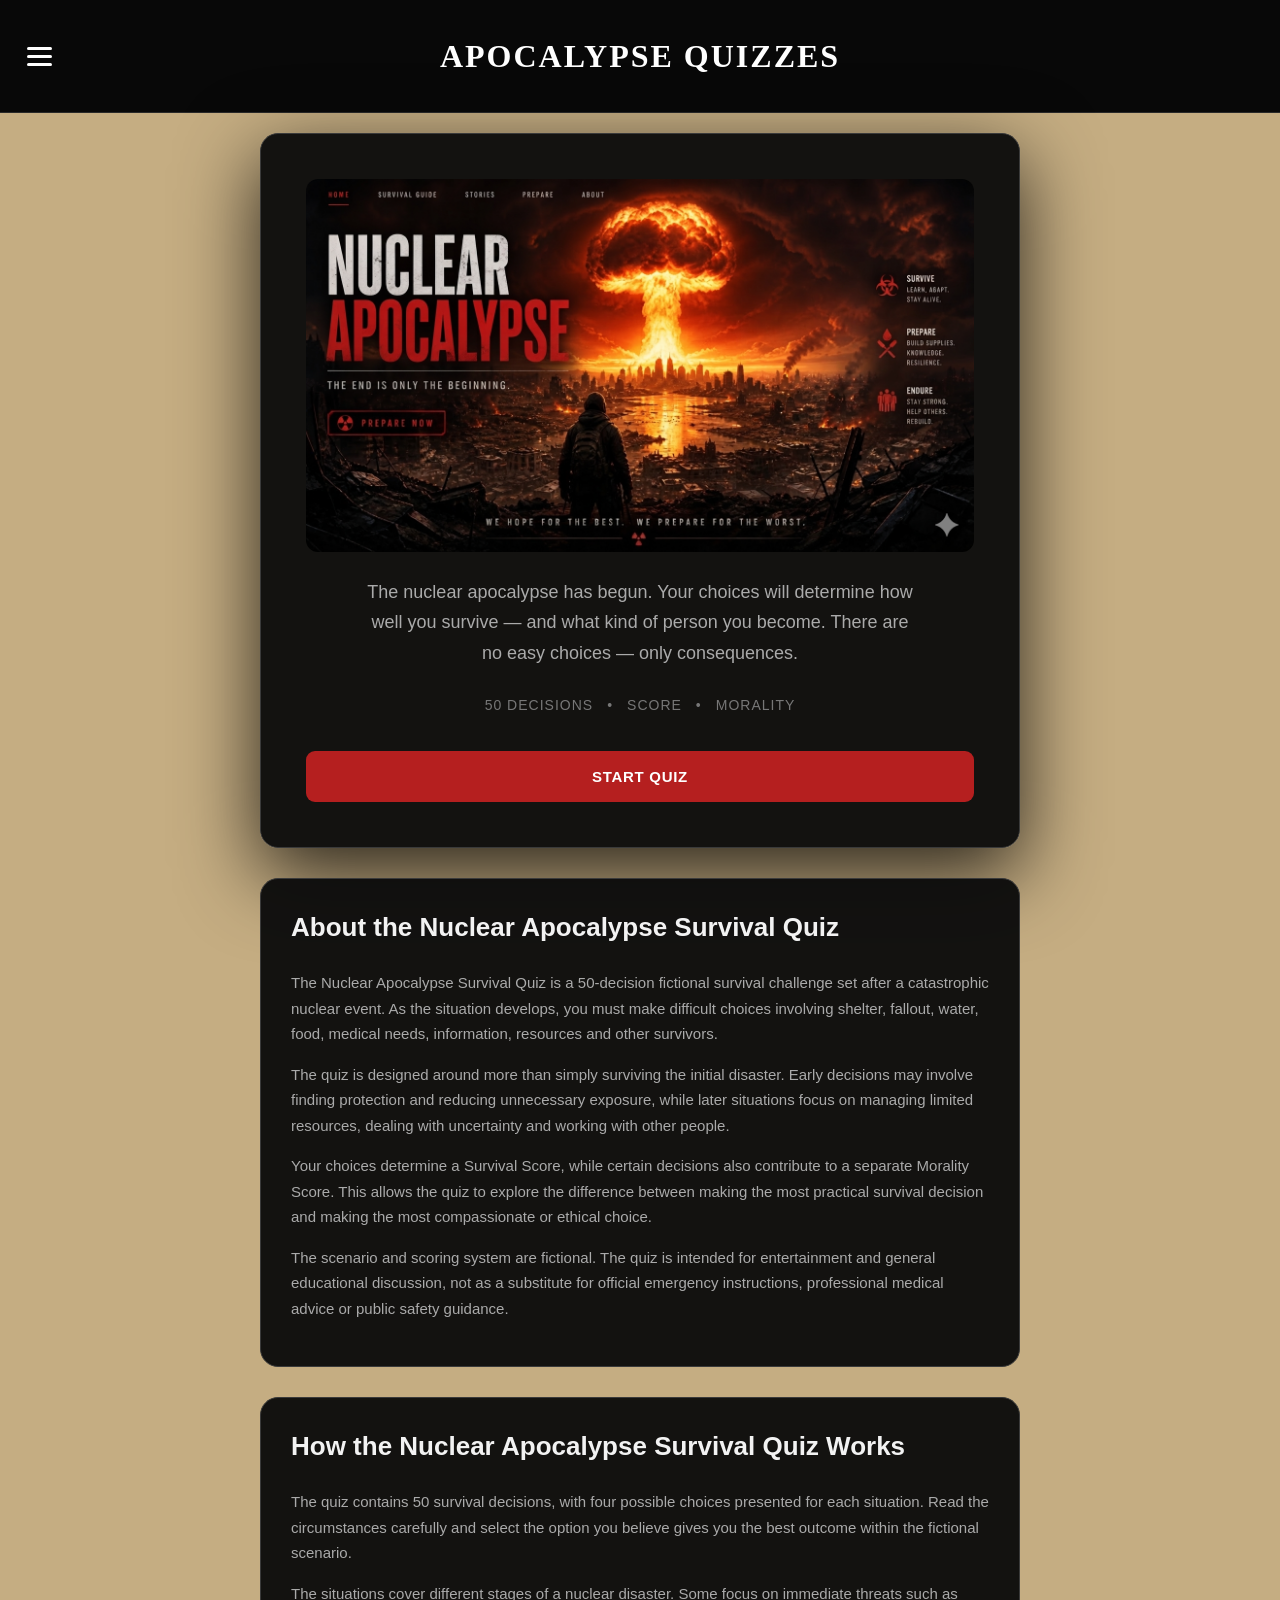
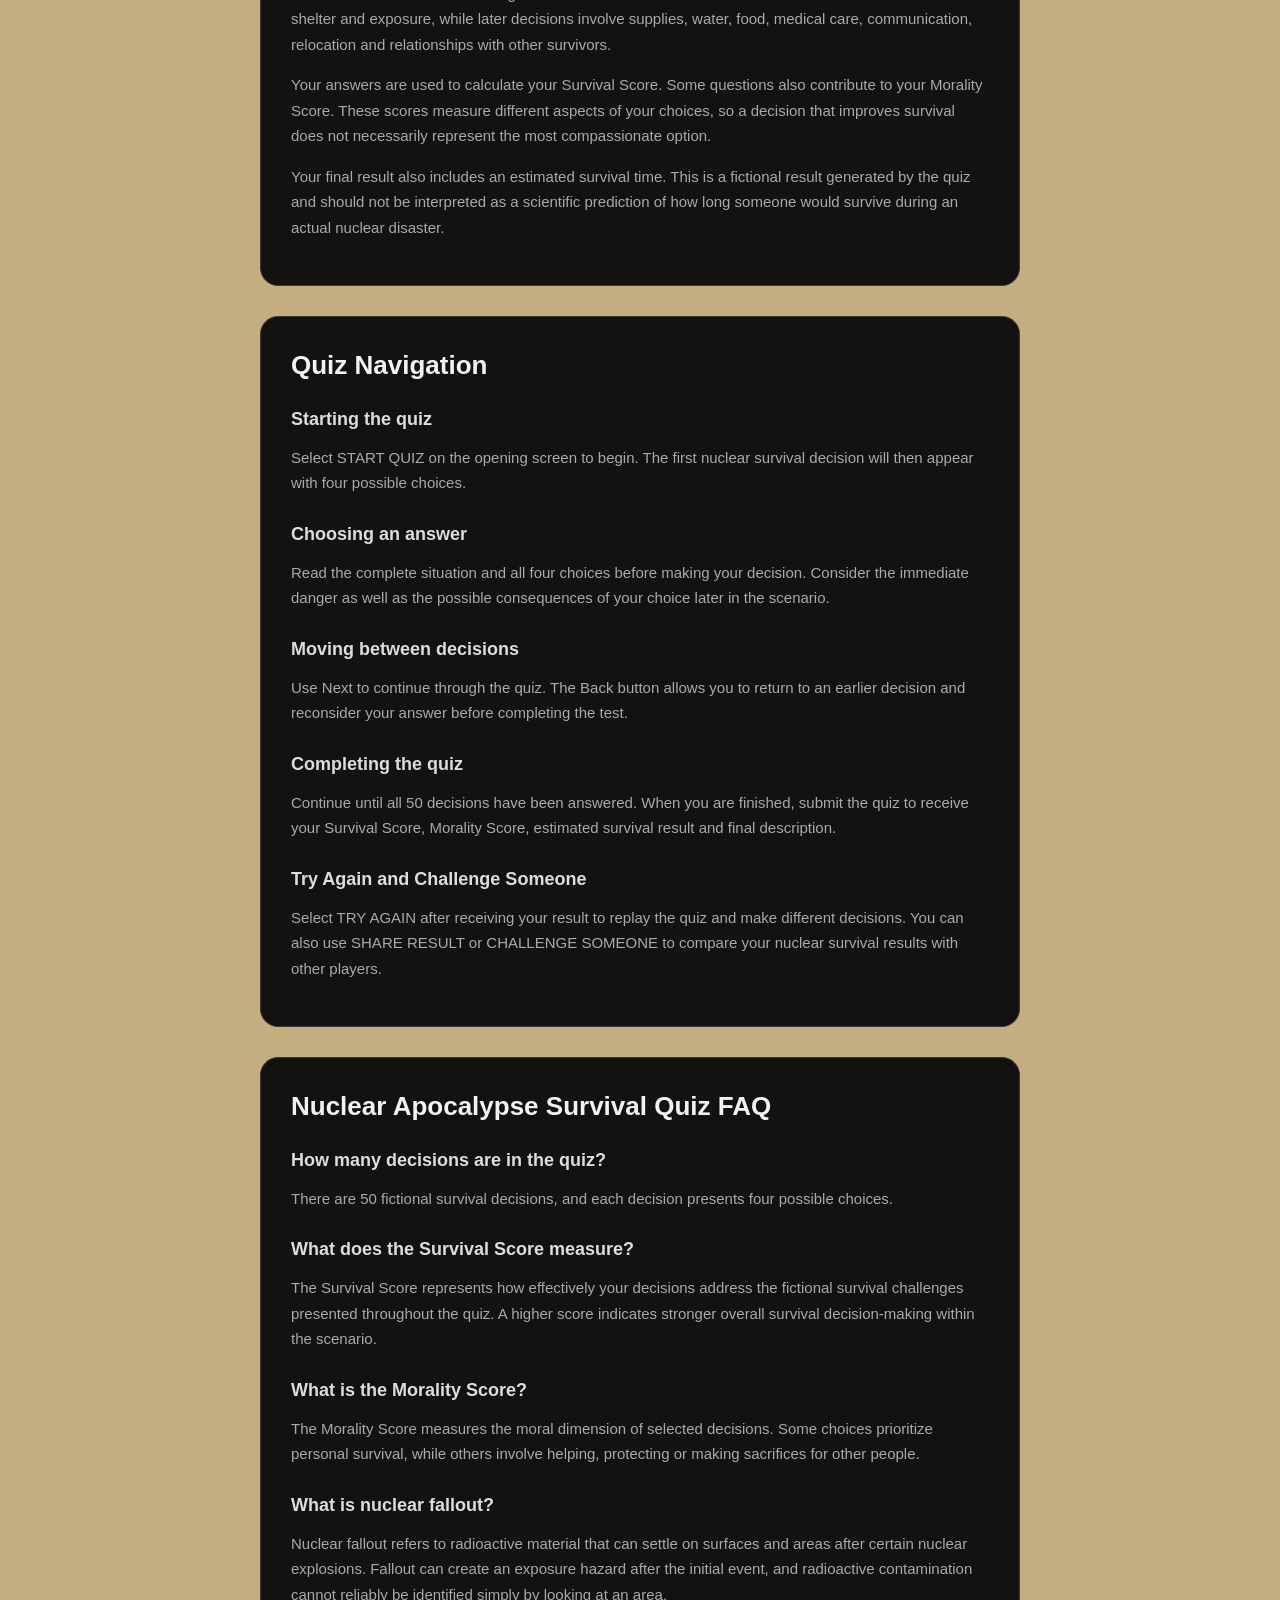
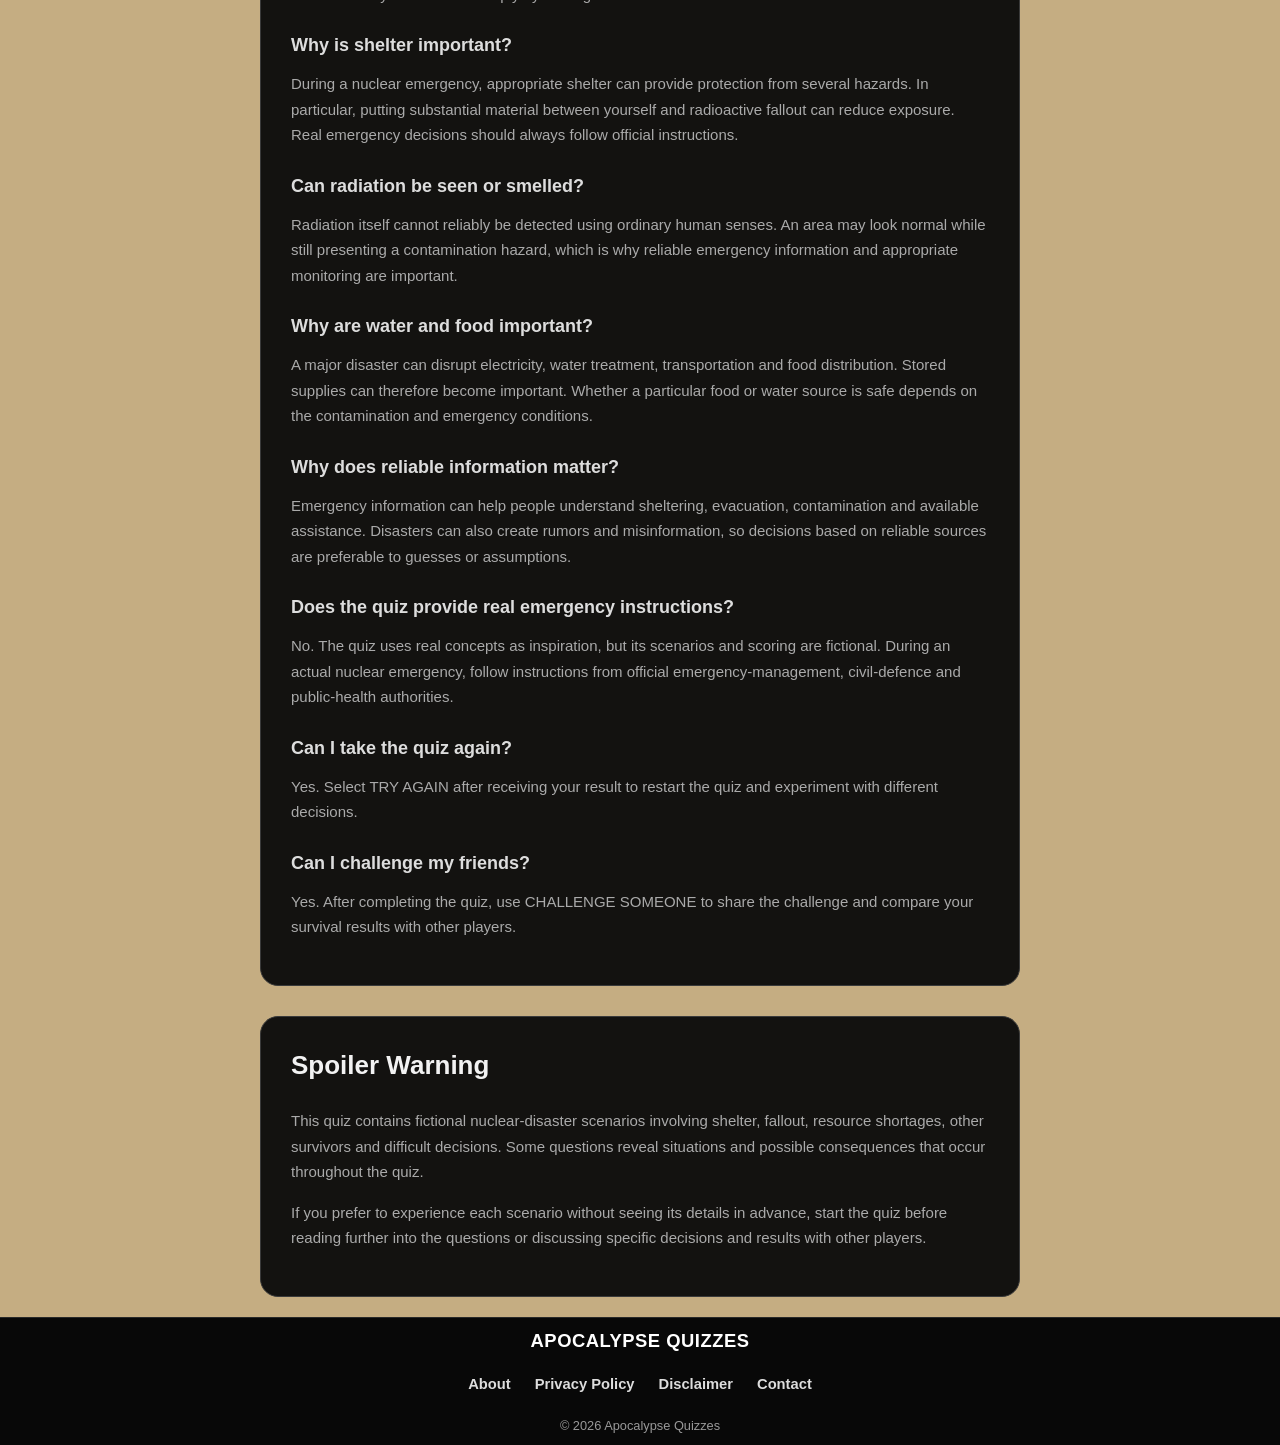
==== commit f484664f: "Change greeting from 'Hello' to 'Goodbye'" ====
--- a/index.html
+++ b/index.html
@@ -528,566 +528,330 @@
     </section>
 
 
-
-    <!-- =====================================================
-         HOMEPAGE INFORMATION
-         ===================================================== -->
-
-    <div id="home-info">
-
-
-        <!-- =========================
-             ABOUT
-        ========================== -->
-
-        <section class="home-info">
-
-            <h2>
-                About the Nuclear Apocalypse Survival Quiz
-            </h2>
-
-
-            <p>
-                Could you survive a nuclear apocalypse? This
-                50-decision survival quiz places you inside a
-                fictional nuclear disaster and asks you to make
-                difficult choices as the situation develops from
-                the first warning through sheltering, fallout,
-                resource shortages, encounters with survivors
-                and the rebuilding of a community.
-            </p>
-
-
-            <p>
-                The scenario is designed around more than simply
-                choosing the most aggressive option. Good decisions
-                may involve finding effective shelter, limiting
-                unnecessary exposure, protecting drinking water,
-                conserving supplies, evaluating information,
-                treating injuries, managing risks and deciding
-                when it is safer to remain sheltered or relocate.
-            </p>
-
-
-            <p>
-                As the scenario progresses, the challenges become
-                less about surviving the first few hours and more
-                about managing limited resources and working with
-                other people. Food production, water supplies,
-                medicine, security, cooperation, trade and community
-                organization become increasingly important.
-            </p>
-
-
-            <p>
-                Each decision contributes to your overall survival
-                score. Some decisions also contribute to a separate
-                morality score, allowing the quiz to explore the
-                difference between making the most practical survival
-                decision and making the most compassionate one.
-            </p>
-
-
-            <p>
-                The quiz is intended to be challenging rather than
-                to provide a simple list of correct answers. Some
-                situations involve genuine trade-offs where protecting
-                one person, conserving resources or helping strangers
-                can create additional risks for everyone else.
-            </p>
-
-
-            <p class="disclaimer">
-                This quiz is created for entertainment and educational
-                purposes. It is not a substitute for official emergency
-                guidance, professional medical advice or instructions
-                from emergency-management and public-health authorities.
-            </p>
-
-        </section>
-
-
-
-        <!-- =========================
-             NUCLEAR SURVIVAL INFORMATION
-        ========================== -->
-
-        <section class="home-info">
-
-            <h2>
-                Understanding Nuclear Disaster Survival
-            </h2>
-
-
-            <p>
-                A nuclear disaster involves several different hazards,
-                and surviving one is not simply a matter of getting as
-                far away from an explosion as possible. The immediate
-                blast, intense heat, fires, radioactive fallout and
-                disruption of essential services can create different
-                dangers at different times. Understanding these
-                differences is important when thinking about the
-                decisions presented in this quiz.
-            </p>
-
-
-            <h3>
-                What is nuclear fallout?
-            </h3>
-
-
-            <p>
-                Nuclear fallout is radioactive material that can settle
-                on the ground, buildings, vehicles and other surfaces
-                after a nuclear explosion. Depending on the type of
-                explosion, weather conditions and other factors, fallout
-                can travel significant distances from the area of the
-                blast. It may be difficult or impossible to identify
-                radioactive contamination simply by looking at it.
-            </p>
-
-
-            <p>
-                This is why the quiz places considerable importance on
-                shelter, reliable information and avoiding unnecessary
-                exposure. A location that appears normal may still have
-                contamination that cannot be detected without appropriate
-                equipment.
-            </p>
-
-
-            <h3>
-                Why does shelter matter after a nuclear explosion?
-            </h3>
-
-
-            <p>
-                A substantial building can provide protection from some
-                of the hazards associated with a nuclear explosion.
-                During the fallout period, putting more material between
-                yourself and radioactive fallout can reduce exposure.
-                Interior areas away from exterior walls, windows and
-                roofs can provide more protection than exposed outdoor
-                locations.
-            </p>
-
-
-            <p>
-                The safest decision can therefore change over time.
-                Immediately after an explosion, people may need to
-                protect themselves from blast and heat. Later, the major
-                concern in some areas may become radioactive fallout.
-                Leaving shelter simply because the sky looks clear does
-                not establish that an area is safe.
-            </p>
-
-
-            <h3>
-                What is the difference between the blast and fallout?
-            </h3>
-
-
-            <p>
-                The blast from a nuclear weapon occurs extremely quickly,
-                while fallout can create a continuing exposure hazard
-                afterward. Someone who is outside the immediate blast
-                area may avoid severe structural damage but still face
-                danger if radioactive material reaches the area.
-            </p>
-
-
-            <p>
-                Fallout conditions depend on factors such as the weapon,
-                explosion characteristics, distance, weather and wind.
-                There is therefore no universal distance that guarantees
-                safety after every nuclear explosion.
-            </p>
-
-
-            <h3>
-                What should people know about radiation exposure?
-            </h3>
-
-
-            <p>
-                Radiation cannot reliably be detected using human
-                senses. People cannot determine whether an area is safe
-                simply because they cannot see, smell or feel radiation.
-                Reliable emergency information and appropriate radiation
-                measurements are much more useful than assumptions based
-                on appearance.
-            </p>
-
-
-            <p>
-                The quiz therefore rewards decisions that reduce
-                unnecessary exposure and encourage people to obtain
-                reliable information rather than relying on rumors,
-                guesses or observations such as animal behavior.
-            </p>
-
-
-            <h3>
-                What about contaminated clothing and dust?
-            </h3>
-
-
-            <p>
-                Radioactive material can settle on people and clothing.
-                If someone has been exposed to potentially contaminated
-                dust or fallout, preventing that material from being
-                carried into a clean shelter area can be important.
-                Appropriate decontamination procedures can reduce the
-                amount of radioactive material on the body or brought
-                indoors.
-            </p>
-
-
-            <p>
-                In a real emergency, people should follow instructions
-                from emergency authorities and public-health agencies
-                regarding decontamination, sheltering and evacuation.
-            </p>
-
-
-            <h3>
-                Why are water and food important survival problems?
-            </h3>
-
-
-            <p>
-                A nuclear disaster can disrupt water treatment,
-                electricity, transportation, food distribution and
-                communications. Stored supplies may therefore become
-                extremely valuable, especially during the early stages
-                of an emergency.
-            </p>
-
-
-            <p>
-                Water that appears clean is not automatically safe.
-                Potential radioactive contamination must be considered
-                separately from ordinary problems such as bacteria or
-                chemical pollution. Food and water decisions should be
-                based on reliable information about the local situation
-                rather than appearance alone.
-            </p>
-
-
-            <h3>
-                Why does communication matter?
-            </h3>
-
-
-            <p>
-                Reliable information can be one of the most valuable
-                resources after a major disaster. Emergency broadcasts
-                may provide information about sheltering, evacuation,
-                contaminated areas, available assistance and other
-                hazards.
-            </p>
-
-
-            <p>
-                At the same time, a disaster can produce rumors,
-                misinformation and conflicting reports. A strong
-                survival decision is often not simply the fastest
-                decision; it is the decision made using the best
-                information available while avoiding unnecessary risk.
-            </p>
-
-
-            <h3>
-                Why does the quiz include other survivors?
-            </h3>
-
-
-            <p>
-                Long-term survival after a major disaster would involve
-                more than finding food and hiding from danger. Groups
-                would need to manage water, sanitation, medical care,
-                shelter, food production, security, communication,
-                equipment and relationships with other people.
-            </p>
-
-
-            <p>
-                Cooperation can provide major advantages, but trusting
-                unknown people without considering security can also
-                create risks. Several decisions in this quiz are
-                designed around that balance rather than treating every
-                survivor as either a friend or an enemy.
-            </p>
-
-
-            <h3>
-                Why does the quiz include morality?
-            </h3>
-
-
-            <p>
-                Extreme disasters can create situations where survival,
-                fairness and compassion appear to conflict. The morality
-                score is designed to explore that fictional dimension
-                of the scenario.
-            </p>
-
-
-            <p>
-                A high survival score does not necessarily mean that a
-                person always makes the most compassionate decision.
-                Likewise, choosing to help another person can sometimes
-                involve additional risk or resource consumption. The
-                separate morality score allows the quiz to represent
-                those differences instead of treating every decision as
-                purely practical.
-            </p>
-
-
-            <h3>
-                What changes during long-term survival?
-            </h3>
-
-
-            <p>
-                The challenges of a disaster would change over time.
-                Immediate survival might focus on shelter and avoiding
-                dangerous exposure. Later challenges could include
-                finding dependable water, maintaining food supplies,
-                repairing equipment, providing medical care and
-                establishing reliable communication.
-            </p>
-
-
-            <p>
-                If a community survives for months or years, its
-                priorities would become broader. Agriculture, education,
-                sanitation, healthcare, infrastructure, trade,
-                governance and preparation for future emergencies could
-                become just as important as immediate survival skills.
-            </p>
-
-
-            <h3>
-                Is this quiz a real emergency guide?
-            </h3>
-
-
-            <p>
-                No. This is a fictional survival quiz created for
-                entertainment and educational discussion. Its scenarios
-                are inspired by real concepts involving nuclear
-                disasters, radiation protection, emergency preparedness
-                and human decision-making, but the scoring system and
-                estimated survival times are fictional.
-            </p>
-
-
-            <p class="disclaimer">
-                If a real nuclear emergency occurs, do not use this quiz
-                as an emergency procedure. Follow instructions from
-                official emergency-management, civil-defence and
-                public-health authorities, and use reliable emergency
-                information for decisions about shelter, evacuation,
-                food, water and medical care.
-            </p>
-
-        </section>
-
-
-
-        <!-- =========================
-             FAQ
-        ========================== -->
-
-        <section class="home-info">
-
-            <h2>
-                Frequently Asked Questions
-            </h2>
-
-
-            <h3>
-                How does the Nuclear Apocalypse Survival Quiz work?
-            </h3>
-
-            <p>
-                You will face 50 survival decisions based on situations
-                that could arise after a nuclear catastrophe. Choose
-                the option you believe gives you the best chance of
-                surviving. Your choices are then used to calculate
-                your survival and morality scores.
-            </p>
-
-
-            <h3>
-                How many decisions are in the quiz?
-            </h3>
-
-            <p>
-                The quiz contains 50 decisions. Each situation presents
-                four possible choices, and you must select one before
-                moving to the next decision.
-            </p>
-
-
-            <h3>
-                What does the survival score mean?
-            </h3>
-
-            <p>
-                Your survival score represents how effectively your
-                decisions address the challenges presented throughout
-                the scenario. A higher score indicates stronger overall
-                survival decision-making.
-            </p>
-
-
-            <h3>
-                What is the morality score?
-            </h3>
-
-            <p>
-                The morality score reflects the moral dimension of your
-                decisions. Some choices prioritize your own survival,
-                while others involve helping, protecting or sacrificing
-                for other people.
-            </p>
-
-
-            <h3>
-                What does the estimated survival time mean?
-            </h3>
-
-            <p>
-                Your estimated survival is the result assigned by the
-                quiz based on your overall performance. It is part of
-                the fictional survival scenario and should not be
-                interpreted as a scientific prediction of how long
-                someone would actually survive after a nuclear disaster.
-            </p>
-
-
-            <h3>
-                What topics does the quiz cover?
-            </h3>
-
-            <p>
-                The decisions cover subjects such as nuclear fallout,
-                shelter, radiation exposure, water, food, supplies,
-                medical needs, communication, information, group
-                survival, resource management and encounters with
-                other survivors.
-            </p>
-
-
-            <h3>
-                Are the situations based on real nuclear disasters?
-            </h3>
-
-            <p>
-                The quiz uses realistic survival concepts as inspiration,
-                but the individual situations and decisions are presented
-                as a fictional apocalypse scenario. The quiz is designed
-                to test decision-making and provide an entertaining
-                survival challenge rather than predict real-world events.
-            </p>
-
-
-            <h3>
-                Why doesn't the quiz give one universal safe distance?
-            </h3>
-
-            <p>
-                Nuclear effects depend on many variables, including the
-                characteristics of the explosion, weather, terrain,
-                structures and distance from the detonation. Because
-                conditions can vary substantially, a single distance
-                cannot be treated as a universal guarantee of safety.
-            </p>
-
-
-            <h3>
-                Can radiation be seen or smelled?
-            </h3>
-
-            <p>
-                Radiation itself cannot be reliably detected by human
-                senses. An area can appear normal while still containing
-                radioactive contamination. This is one reason the quiz
-                emphasizes reliable information, shelter and appropriate
-                monitoring instead of judging safety from appearances.
-            </p>
-
-
-            <h3>
-                Why is staying inside sometimes better than leaving?
-            </h3>
-
-            <p>
-                After a nuclear explosion, leaving shelter can expose
-                people to additional hazards, particularly if radioactive
-                fallout is present outside. The appropriate decision
-                depends on the circumstances, available information and
-                official emergency instructions. The quiz uses this
-                uncertainty as part of its decision-making challenge.
-            </p>
-
-
-            <h3>
-                What happens if food and water supplies become limited?
-            </h3>
-
-            <p>
-                Long-term survival requires careful resource management.
-                Groups may need to ration supplies, identify additional
-                sources, protect essential reserves and determine whether
-                potential food or water sources are safe. The quiz
-                presents several situations where immediate consumption
-                is not necessarily the best long-term strategy.
-            </p>
-
-
-            <h3>
-                Why are rumors dangerous after a disaster?
-            </h3>
-
-            <p>
-                Communication systems may be disrupted during a major
-                disaster, making incomplete or false information easier
-                to spread. Decisions based on rumors can cause people to
-                leave shelter unnecessarily, waste resources or take
-                avoidable risks. Reliable emergency information is
-                therefore an important part of the scenario.
-            </p>
-
-
-            <h3>
-                Can I take the quiz again?
-            </h3>
-
-            <p>
-                Yes. Select TRY AGAIN after receiving your result to
-                restart the quiz and see whether you can achieve a
-                higher survival score or make different decisions.
-            </p>
-
-
-            <h3>
-                Can I challenge my friends?
-            </h3>
-
-            <p>
-                Yes. After completing the quiz, use the CHALLENGE SOMEONE
-                button to share your result and challenge your friends
-                to see how they would survive the same nuclear apocalypse
-                scenario.
-            </p>
-
-        </section>
-
-
-    </div>
+<!-- =====================================================
+     HOMEPAGE INFORMATION
+     ===================================================== -->
+
+<div id="home-info">
+
+
+    <!-- ABOUT THE QUIZ -->
+
+    <section class="home-info">
+
+        <h2>
+            About the Nuclear Apocalypse Survival Quiz
+        </h2>
+
+        <p>
+            The Nuclear Apocalypse Survival Quiz is a 50-decision
+            fictional survival challenge set after a catastrophic
+            nuclear event. As the situation develops, you must make
+            difficult choices involving shelter, fallout, water,
+            food, medical needs, information, resources and other
+            survivors.
+        </p>
+
+        <p>
+            The quiz is designed around more than simply surviving
+            the initial disaster. Early decisions may involve
+            finding protection and reducing unnecessary exposure,
+            while later situations focus on managing limited
+            resources, dealing with uncertainty and working with
+            other people.
+        </p>
+
+        <p>
+            Your choices determine a Survival Score, while certain
+            decisions also contribute to a separate Morality Score.
+            This allows the quiz to explore the difference between
+            making the most practical survival decision and making
+            the most compassionate or ethical choice.
+        </p>
+
+        <p>
+            The scenario and scoring system are fictional. The quiz
+            is intended for entertainment and general educational
+            discussion, not as a substitute for official emergency
+            instructions, professional medical advice or public
+            safety guidance.
+        </p>
+
+    </section>
+
+
+
+    <!-- HOW THE QUIZ WORKS -->
+
+    <section class="home-info">
+
+        <h2>
+            How the Nuclear Apocalypse Survival Quiz Works
+        </h2>
+
+        <p>
+            The quiz contains 50 survival decisions, with four
+            possible choices presented for each situation. Read
+            the circumstances carefully and select the option you
+            believe gives you the best outcome within the fictional
+            scenario.
+        </p>
+
+        <p>
+            The situations cover different stages of a nuclear
+            disaster. Some focus on immediate threats such as
+            shelter and exposure, while later decisions involve
+            supplies, water, food, medical care, communication,
+            relocation and relationships with other survivors.
+        </p>
+
+        <p>
+            Your answers are used to calculate your Survival Score.
+            Some questions also contribute to your Morality Score.
+            These scores measure different aspects of your choices,
+            so a decision that improves survival does not
+            necessarily represent the most compassionate option.
+        </p>
+
+        <p>
+            Your final result also includes an estimated survival
+            time. This is a fictional result generated by the quiz
+            and should not be interpreted as a scientific prediction
+            of how long someone would survive during an actual
+            nuclear disaster.
+        </p>
+
+    </section>
+
+
+
+    <!-- QUIZ NAVIGATION -->
+
+    <section class="home-info">
+
+        <h2>
+            Quiz Navigation
+        </h2>
+
+        <h3>
+            Starting the quiz
+        </h3>
+
+        <p>
+            Select START QUIZ on the opening screen to begin.
+            The first nuclear survival decision will then appear
+            with four possible choices.
+        </p>
+
+        <h3>
+            Choosing an answer
+        </h3>
+
+        <p>
+            Read the complete situation and all four choices before
+            making your decision. Consider the immediate danger as
+            well as the possible consequences of your choice later
+            in the scenario.
+        </p>
+
+        <h3>
+            Moving between decisions
+        </h3>
+
+        <p>
+            Use Next to continue through the quiz. The Back button
+            allows you to return to an earlier decision and
+            reconsider your answer before completing the test.
+        </p>
+
+        <h3>
+            Completing the quiz
+        </h3>
+
+        <p>
+            Continue until all 50 decisions have been answered.
+            When you are finished, submit the quiz to receive your
+            Survival Score, Morality Score, estimated survival
+            result and final description.
+        </p>
+
+        <h3>
+            Try Again and Challenge Someone
+        </h3>
+
+        <p>
+            Select TRY AGAIN after receiving your result to replay
+            the quiz and make different decisions. You can also
+            use SHARE RESULT or CHALLENGE SOMEONE to compare your
+            nuclear survival results with other players.
+        </p>
+
+    </section>
+
+
+
+    <!-- FAQ -->
+
+    <section class="home-info">
+
+        <h2>
+            Nuclear Apocalypse Survival Quiz FAQ
+        </h2>
+
+        <h3>
+            How many decisions are in the quiz?
+        </h3>
+
+        <p>
+            There are 50 fictional survival decisions, and each
+            decision presents four possible choices.
+        </p>
+
+        <h3>
+            What does the Survival Score measure?
+        </h3>
+
+        <p>
+            The Survival Score represents how effectively your
+            decisions address the fictional survival challenges
+            presented throughout the quiz. A higher score indicates
+            stronger overall survival decision-making within the
+            scenario.
+        </p>
+
+        <h3>
+            What is the Morality Score?
+        </h3>
+
+        <p>
+            The Morality Score measures the moral dimension of
+            selected decisions. Some choices prioritize personal
+            survival, while others involve helping, protecting or
+            making sacrifices for other people.
+        </p>
+
+        <h3>
+            What is nuclear fallout?
+        </h3>
+
+        <p>
+            Nuclear fallout refers to radioactive material that can
+            settle on surfaces and areas after certain nuclear
+            explosions. Fallout can create an exposure hazard after
+            the initial event, and radioactive contamination cannot
+            reliably be identified simply by looking at an area.
+        </p>
+
+        <h3>
+            Why is shelter important?
+        </h3>
+
+        <p>
+            During a nuclear emergency, appropriate shelter can
+            provide protection from several hazards. In particular,
+            putting substantial material between yourself and
+            radioactive fallout can reduce exposure. Real emergency
+            decisions should always follow official instructions.
+        </p>
+
+        <h3>
+            Can radiation be seen or smelled?
+        </h3>
+
+        <p>
+            Radiation itself cannot reliably be detected using
+            ordinary human senses. An area may look normal while
+            still presenting a contamination hazard, which is why
+            reliable emergency information and appropriate
+            monitoring are important.
+        </p>
+
+        <h3>
+            Why are water and food important?
+        </h3>
+
+        <p>
+            A major disaster can disrupt electricity, water
+            treatment, transportation and food distribution.
+            Stored supplies can therefore become important.
+            Whether a particular food or water source is safe
+            depends on the contamination and emergency conditions.
+        </p>
+
+        <h3>
+            Why does reliable information matter?
+        </h3>
+
+        <p>
+            Emergency information can help people understand
+            sheltering, evacuation, contamination and available
+            assistance. Disasters can also create rumors and
+            misinformation, so decisions based on reliable sources
+            are preferable to guesses or assumptions.
+        </p>
+
+        <h3>
+            Does the quiz provide real emergency instructions?
+        </h3>
+
+        <p>
+            No. The quiz uses real concepts as inspiration, but
+            its scenarios and scoring are fictional. During an
+            actual nuclear emergency, follow instructions from
+            official emergency-management, civil-defence and
+            public-health authorities.
+        </p>
+
+        <h3>
+            Can I take the quiz again?
+        </h3>
+
+        <p>
+            Yes. Select TRY AGAIN after receiving your result to
+            restart the quiz and experiment with different
+            decisions.
+        </p>
+
+        <h3>
+            Can I challenge my friends?
+        </h3>
+
+        <p>
+            Yes. After completing the quiz, use CHALLENGE SOMEONE
+            to share the challenge and compare your survival
+            results with other players.
+        </p>
+
+    </section>
+
+
+
+    <!-- SPOILER WARNING -->
+
+    <section class="home-info spoiler-warning">
+
+        <h2>
+            Spoiler Warning
+        </h2>
+
+        <p>
+            This quiz contains fictional nuclear-disaster
+            scenarios involving shelter, fallout, resource
+            shortages, other survivors and difficult decisions.
+            Some questions reveal situations and possible
+            consequences that occur throughout the quiz.
+        </p>
+
+        <p>
+            If you prefer to experience each scenario without
+            seeing its details in advance, start the quiz before
+            reading further into the questions or discussing
+            specific decisions and results with other players.
+        </p>
+
+    </section>
+
+</div>
 
 </main>
 
